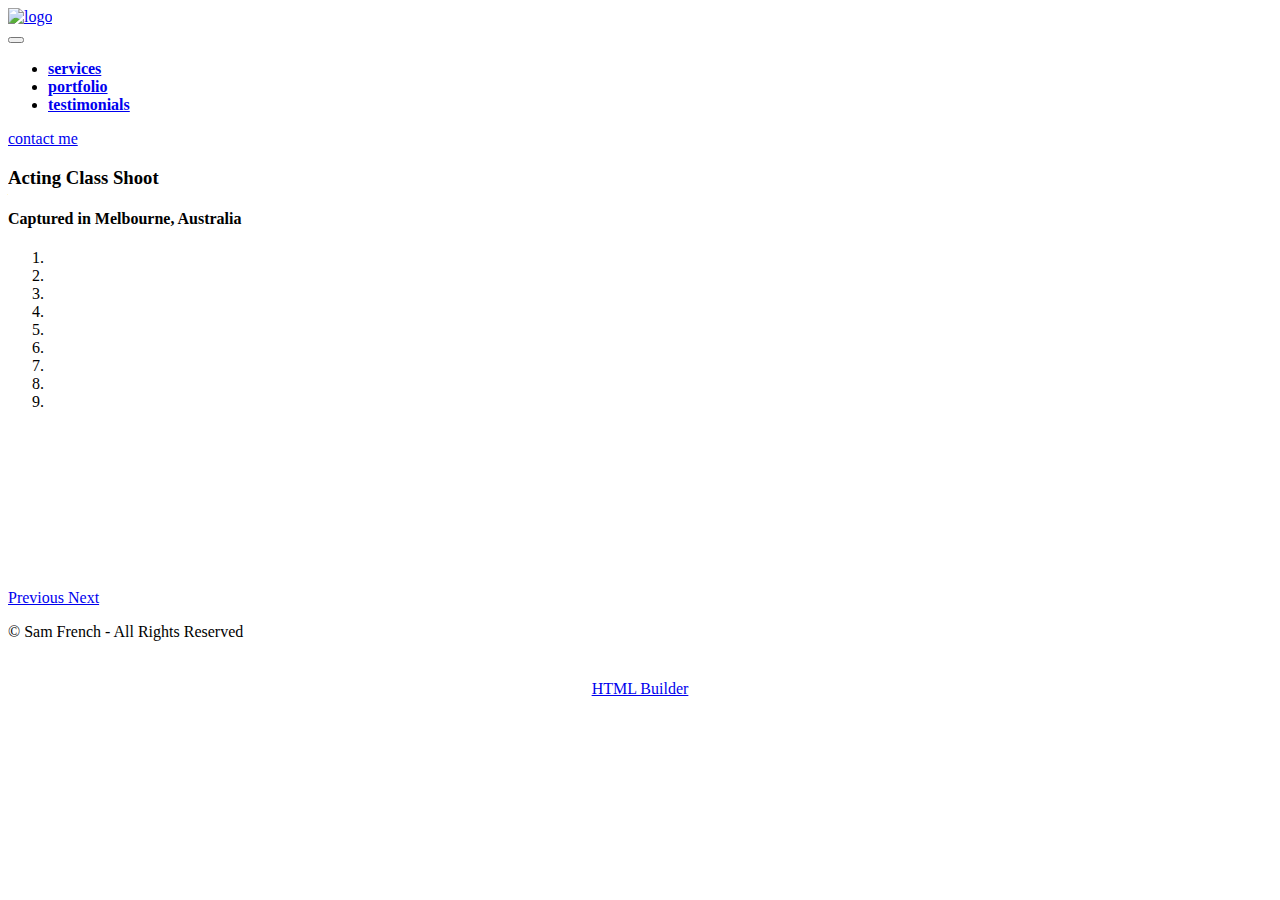
==== acting.html @ 7b7b5368 "Add files via upload" ====
<!DOCTYPE html>
<html  >
<head>
  <!-- Site made with Mobirise Website Builder v5.9.18, https://mobirise.com -->
  <meta charset="UTF-8">
  <meta http-equiv="X-UA-Compatible" content="IE=edge">
  <meta name="generator" content="Mobirise v5.9.18, mobirise.com">
  <meta name="viewport" content="width=device-width, initial-scale=1, minimum-scale=1">
  <link rel="shortcut icon" href="assets/images/logo-2.png" type="image/x-icon">
  <meta name="description" content="See For Yourself The Quality Photos You Could Get From Sam French">
  
  
  <title>View Acting Class Photos</title>
  <link rel="stylesheet" href="assets/web/assets/mobirise-icons2/mobirise2.css">
  <link rel="stylesheet" href="assets/bootstrap/css/bootstrap.min.css">
  <link rel="stylesheet" href="assets/bootstrap/css/bootstrap-grid.min.css">
  <link rel="stylesheet" href="assets/bootstrap/css/bootstrap-reboot.min.css">
  <link rel="stylesheet" href="assets/dropdown/css/style.css">
  <link rel="stylesheet" href="assets/theme/css/style.css">
  <link rel="preload" href="https://fonts.googleapis.com/css?family=Dela+Gothic+One:400&display=swap" as="style" onload="this.onload=null;this.rel='stylesheet'">
  <noscript><link rel="stylesheet" href="https://fonts.googleapis.com/css?family=Dela+Gothic+One:400&display=swap"></noscript>
  <link rel="preload" href="https://fonts.googleapis.com/css?family=Golos+Text:400,500,600,700,800,900&display=swap" as="style" onload="this.onload=null;this.rel='stylesheet'">
  <noscript><link rel="stylesheet" href="https://fonts.googleapis.com/css?family=Golos+Text:400,500,600,700,800,900&display=swap"></noscript>
  <link rel="preload" as="style" href="assets/mobirise/css/mbr-additional.css?v=4fBh1n"><link rel="stylesheet" href="assets/mobirise/css/mbr-additional.css?v=4fBh1n" type="text/css">

  
  
  
</head>
<body>
  
  <section data-bs-version="5.1" class="menu menu3 cid-ujsFWOSxfe" once="menu" id="menu03-1l">
	

	<nav class="navbar navbar-dropdown navbar-fixed-top navbar-expand-lg">
		<div class="container">
			<div class="navbar-brand">
				<span class="navbar-logo">
					<a href="#">
						<img src="assets/images/logo-2.png" alt="logo" style="height: 1.6rem;">
					</a>
				</span>
				
			</div>
			<button class="navbar-toggler" type="button" data-toggle="collapse" data-bs-toggle="collapse" data-target="#navbarSupportedContent" data-bs-target="#navbarSupportedContent" aria-controls="navbarNavAltMarkup" aria-expanded="false" aria-label="Toggle navigation">
				<div class="hamburger">
					<span></span>
					<span></span>
					<span></span>
					<span></span>
				</div>
			</button>
			<div class="collapse navbar-collapse" id="navbarSupportedContent">
				<ul class="navbar-nav nav-dropdown" data-app-modern-menu="true"><li class="nav-item">
						<a class="nav-link link show text-primary display-4" href="index.html#features01-0" aria-expanded="false"><strong>services</strong></a>
					</li><li class="nav-item">
						<a class="nav-link link text-primary display-4" href="portfolio.html"><strong>portfolio</strong></a>
					</li>
					
					<li class="nav-item">
						<a class="nav-link link text-primary display-4" href="testis.html"><strong>testimonials</strong></a>
					</li></ul>
				
				<div class="navbar-buttons mbr-section-btn"><a class="btn btn-primary display-4" href="sms:+447592321707">contact me</a></div>
			</div>
		</div>
	</nav>
</section>

<section data-bs-version="5.1" class="article11 cid-ujsFWP9yhE" id="article11-1m">
    

    
    
    <div class="container-fluid">
        <div class="row justify-content-center">
            <div class="title col-md-12 col-lg-10">
                <h3 class="mbr-section-title mbr-fonts-style align-center mt-0 mb-0 display-2">
                <strong>Acting Class Shoot</strong></h3>
                <h4 class="mbr-section-subtitle align-center mbr-fonts-style mt-4 display-7">Captured in Melbourne, Australia</h4>
                
            </div>
        </div>
    </div>
</section>

<section data-bs-version="5.1" class="slider3 cid-ujsFWPpfjE" id="slider03-1n">
    
    <div class="carousel slide" id="ux343m8B9v" data-interval="5000" data-bs-interval="5000">
        <ol class="carousel-indicators">
            <li data-slide-to="0" data-bs-slide-to="0" class="active" data-target="#ux343m8B9v" data-bs-target="#ux343m8B9v"></li><li data-slide-to="1" data-bs-slide-to="1" class="" data-target="#ux343m8B9v" data-bs-target="#ux343m8B9v"></li><li data-slide-to="2" data-bs-slide-to="2" class="" data-target="#ux343m8B9v" data-bs-target="#ux343m8B9v"></li><li data-slide-to="3" data-bs-slide-to="3" class="" data-target="#ux343m8B9v" data-bs-target="#ux343m8B9v"></li><li data-slide-to="4" data-bs-slide-to="4" class="" data-target="#ux343m8B9v" data-bs-target="#ux343m8B9v"></li><li data-slide-to="5" data-bs-slide-to="5" class="" data-target="#ux343m8B9v" data-bs-target="#ux343m8B9v"></li><li data-slide-to="6" data-bs-slide-to="6" class="" data-target="#ux343m8B9v" data-bs-target="#ux343m8B9v"></li><li data-slide-to="7" data-bs-slide-to="7" class="" data-target="#ux343m8B9v" data-bs-target="#ux343m8B9v"></li><li data-slide-to="8" data-bs-slide-to="8" class="" data-target="#ux343m8B9v" data-bs-target="#ux343m8B9v"></li>
            
            
        </ol>
        <div class="carousel-inner">
            
            
            <div class="carousel-item slider-image item active">
                <div class="item-wrapper">
                    <img class="d-block w-100" src="assets/images/sf-103.jpg" alt="" data-slide-to="0" data-bs-slide-to="0">
                    
                    
                </div>
            </div><div class="carousel-item slider-image item">
                <div class="item-wrapper">
                    <img class="d-block w-100" src="assets/images/msf-119.jpg" alt="" data-slide-to="1" data-bs-slide-to="1">
                    
                    
                </div>
            </div><div class="carousel-item slider-image item">
                <div class="item-wrapper">
                    <img class="d-block w-100" src="assets/images/msf-96.jpg" alt="" data-slide-to="2" data-bs-slide-to="2">
                    
                    
                </div>
            </div><div class="carousel-item slider-image item">
                <div class="item-wrapper">
                    <img class="d-block w-100" src="assets/images/msf-17.jpg" alt="" data-slide-to="3" data-bs-slide-to="3">
                    
                    
                </div>
            </div><div class="carousel-item slider-image item">
                <div class="item-wrapper">
                    <img class="d-block w-100" src="assets/images/msf-211.jpg" alt="" data-slide-to="4" data-bs-slide-to="4">
                    
                    
                </div>
            </div><div class="carousel-item slider-image item">
                <div class="item-wrapper">
                    <img class="d-block w-100" src="assets/images/msf-223.jpg" alt="" data-slide-to="5" data-bs-slide-to="5">
                    
                    
                </div>
            </div><div class="carousel-item slider-image item">
                <div class="item-wrapper">
                    <img class="d-block w-100" src="assets/images/msf-30.jpg" alt="" data-slide-to="6" data-bs-slide-to="6">
                    
                    
                </div>
            </div><div class="carousel-item slider-image item">
                <div class="item-wrapper">
                    <img class="d-block w-100" src="assets/images/msf-237.jpg" alt="" data-slide-to="7" data-bs-slide-to="7">
                    
                    
                </div>
            </div><div class="carousel-item slider-image item">
                <div class="item-wrapper">
                    <img class="d-block w-100" src="assets/images/msf-270.jpg" alt="" data-slide-to="8" data-bs-slide-to="8">
                    
                    
                </div>
            </div>
        </div>
        <a class="carousel-control carousel-control-prev" role="button" data-slide="prev" data-bs-slide="prev" href="#ux343m8B9v">
            <span class="mobi-mbri mobi-mbri-arrow-prev" aria-hidden="true"></span>
            <span class="sr-only visually-hidden">Previous</span>
        </a>
        <a class="carousel-control carousel-control-next" role="button" data-slide="next" data-bs-slide="next" href="#ux343m8B9v">
            <span class="mobi-mbri mobi-mbri-arrow-next" aria-hidden="true"></span>
            <span class="sr-only visually-hidden">Next</span>
        </a>
    </div>
</section>

<section data-bs-version="5.1" class="footer4 cid-ujsFWPRwF1" once="footers" id="footer04-1o">

    

    

    <div class="container">
        <div class="media-container-row align-center mbr-white">
            <div class="col-12">
                <p class="mbr-text mb-0 mbr-fonts-style display-7">
                    © Sam French - All Rights Reserved
                </p>
            </div>
        </div>
    </div>
</section><section class="display-7" style="padding: 0;align-items: center;justify-content: center;flex-wrap: wrap;    align-content: center;display: flex;position: relative;height: 4rem;"><a href="https://mobiri.se/3338114" style="flex: 1 1;height: 4rem;position: absolute;width: 100%;z-index: 1;"><img alt="" style="height: 4rem;" src="[data-uri]"></a><p style="margin: 0;text-align: center;" class="display-7">&#8204;</p><a style="z-index:1" href="https://mobirise.com/html-builder.html">HTML Builder</a></section><script src="assets/bootstrap/js/bootstrap.bundle.min.js"></script>  <script src="assets/smoothscroll/smooth-scroll.js"></script>  <script src="assets/ytplayer/index.js"></script>  <script src="assets/dropdown/js/navbar-dropdown.js"></script>  <script src="assets/theme/js/script.js"></script>  
  
  
</body>
</html>
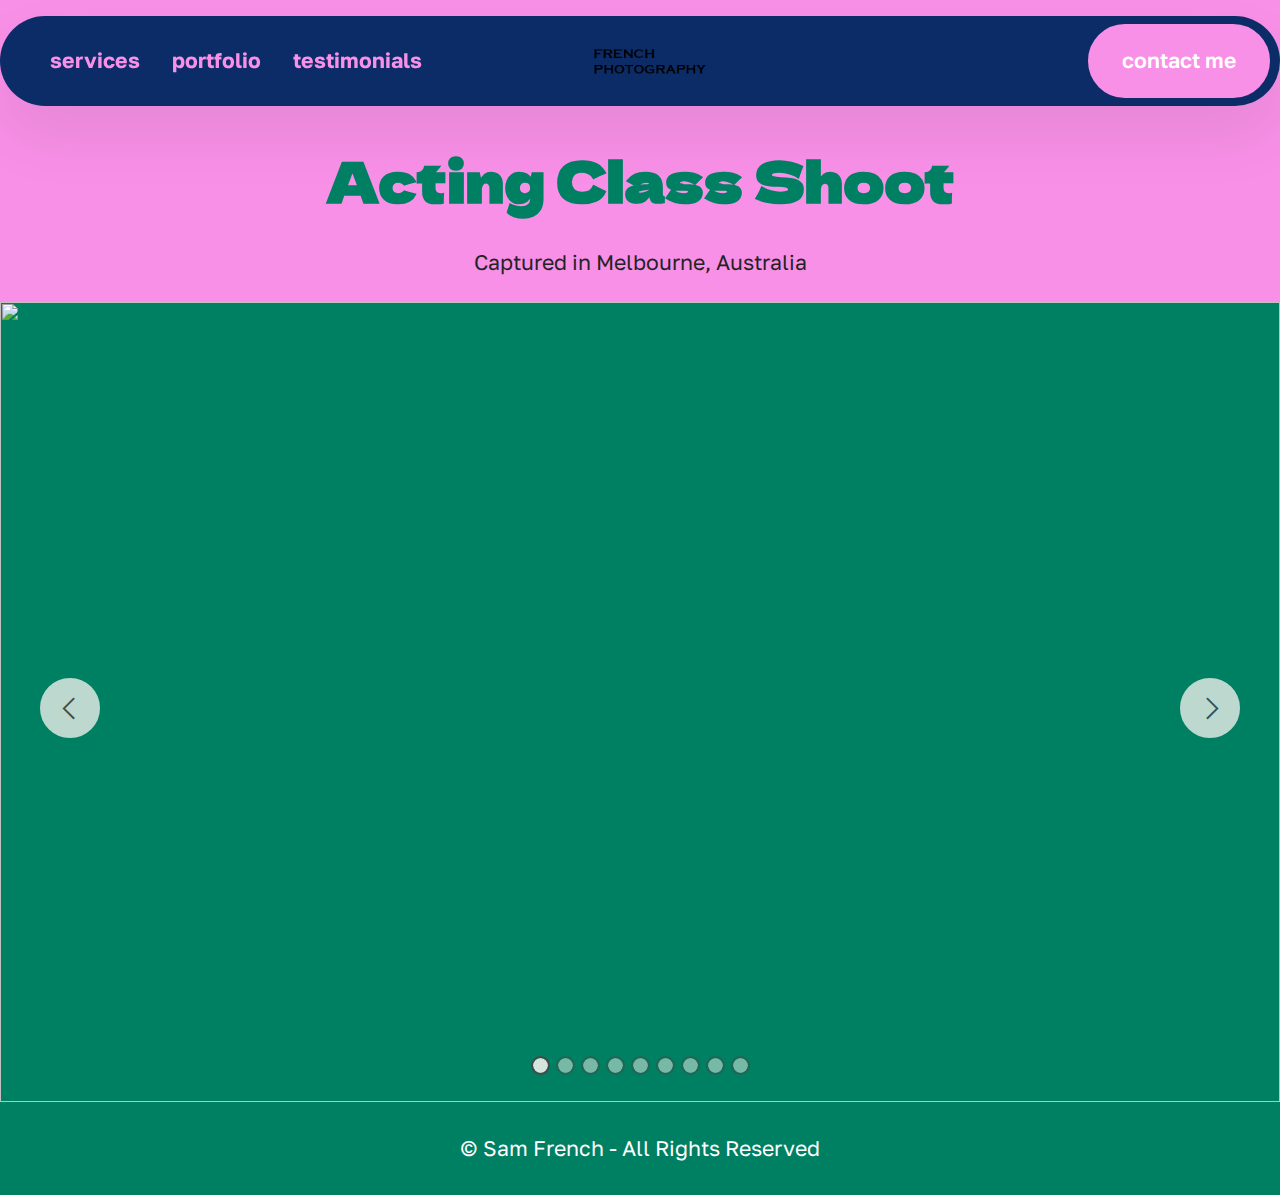
==== commit 1e448be9: "Update acting.html" ====
--- a/acting.html
+++ b/acting.html
@@ -177,8 +177,8 @@
             </div>
         </div>
     </div>
-</section><section class="display-7" style="padding: 0;align-items: center;justify-content: center;flex-wrap: wrap;    align-content: center;display: flex;position: relative;height: 4rem;"><a href="https://mobiri.se/3338114" style="flex: 1 1;height: 4rem;position: absolute;width: 100%;z-index: 1;"><img alt="" style="height: 4rem;" src="[data-uri]"></a><p style="margin: 0;text-align: center;" class="display-7">&#8204;</p><a style="z-index:1" href="https://mobirise.com/html-builder.html">HTML Builder</a></section><script src="assets/bootstrap/js/bootstrap.bundle.min.js"></script>  <script src="assets/smoothscroll/smooth-scroll.js"></script>  <script src="assets/ytplayer/index.js"></script>  <script src="assets/dropdown/js/navbar-dropdown.js"></script>  <script src="assets/theme/js/script.js"></script>  
+</section><script src="assets/bootstrap/js/bootstrap.bundle.min.js"></script>  <script src="assets/smoothscroll/smooth-scroll.js"></script>  <script src="assets/ytplayer/index.js"></script>  <script src="assets/dropdown/js/navbar-dropdown.js"></script>  <script src="assets/theme/js/script.js"></script>  
   
   
 </body>
-</html>+</html>
--- a/assets/web/assets/mobirise-icons2/mobirise2.css
+++ b/assets/web/assets/mobirise-icons2/mobirise2.css
@@ -0,0 +1,498 @@
+@font-face {
+  font-family: 'Moririse2';
+  font-display: swap;
+  src:  url('mobirise2.eot?f2bix4');
+  src:  url('mobirise2.eot?f2bix4#iefix') format('embedded-opentype'),
+    url('mobirise2.ttf?f2bix4') format('truetype'),
+    url('mobirise2.woff?f2bix4') format('woff'),
+    url('mobirise2.svg?f2bix4#mobirise2') format('svg');
+  font-weight: normal;
+  font-style: normal;
+}
+
+[class^="mobi-"], [class*=" mobi-"] {
+  /* use !important to prevent issues with browser extensions that change fonts */
+  font-family: 'Moririse2' !important;
+  speak: none;
+  font-style: normal;
+  font-weight: normal;
+  font-variant: normal;
+  text-transform: none;
+  line-height: 1;
+
+  /* Better Font Rendering =========== */
+  -webkit-font-smoothing: antialiased;
+  -moz-osx-font-smoothing: grayscale;
+}
+
+.mobi-mbri-add-submenu:before {
+  content: "\e900";
+}
+.mobi-mbri-alert:before {
+  content: "\e901";
+}
+.mobi-mbri-align-center:before {
+  content: "\e902";
+}
+.mobi-mbri-align-justify:before {
+  content: "\e903";
+}
+.mobi-mbri-align-left:before {
+  content: "\e904";
+}
+.mobi-mbri-align-right:before {
+  content: "\e905";
+}
+.mobi-mbri-android:before {
+  content: "\e906";
+}
+.mobi-mbri-apple:before {
+  content: "\e907";
+}
+.mobi-mbri-arrow-down:before {
+  content: "\e908";
+}
+.mobi-mbri-arrow-next:before {
+  content: "\e909";
+}
+.mobi-mbri-arrow-prev:before {
+  content: "\e90a";
+}
+.mobi-mbri-arrow-up:before {
+  content: "\e90b";
+}
+.mobi-mbri-bold:before {
+  content: "\e90c";
+}
+.mobi-mbri-bookmark:before {
+  content: "\e90d";
+}
+.mobi-mbri-bootstrap:before {
+  content: "\e90e";
+}
+.mobi-mbri-briefcase:before {
+  content: "\e90f";
+}
+.mobi-mbri-browse:before {
+  content: "\e910";
+}
+.mobi-mbri-bulleted-list:before {
+  content: "\e911";
+}
+.mobi-mbri-calendar:before {
+  content: "\e912";
+}
+.mobi-mbri-camera:before {
+  content: "\e913";
+}
+.mobi-mbri-cart-add:before {
+  content: "\e914";
+}
+.mobi-mbri-cart-full:before {
+  content: "\e915";
+}
+.mobi-mbri-cash:before {
+  content: "\e916";
+}
+.mobi-mbri-change-style:before {
+  content: "\e917";
+}
+.mobi-mbri-chat:before {
+  content: "\e918";
+}
+.mobi-mbri-clock:before {
+  content: "\e919";
+}
+.mobi-mbri-close:before {
+  content: "\e91a";
+}
+.mobi-mbri-cloud:before {
+  content: "\e91b";
+}
+.mobi-mbri-code:before {
+  content: "\e91c";
+}
+.mobi-mbri-contact-form:before {
+  content: "\e91d";
+}
+.mobi-mbri-credit-card:before {
+  content: "\e91e";
+}
+.mobi-mbri-cursor-click:before {
+  content: "\e91f";
+}
+.mobi-mbri-cust-feedback:before {
+  content: "\e920";
+}
+.mobi-mbri-database:before {
+  content: "\e921";
+}
+.mobi-mbri-delivery:before {
+  content: "\e922";
+}
+.mobi-mbri-desktop:before {
+  content: "\e923";
+}
+.mobi-mbri-devices:before {
+  content: "\e924";
+}
+.mobi-mbri-down:before {
+  content: "\e925";
+}
+.mobi-mbri-download-2:before {
+  content: "\e926";
+}
+.mobi-mbri-download:before {
+  content: "\e927";
+}
+.mobi-mbri-drag-n-drop-2:before {
+  content: "\e928";
+}
+.mobi-mbri-drag-n-drop:before {
+  content: "\e929";
+}
+.mobi-mbri-edit-2:before {
+  content: "\e92a";
+}
+.mobi-mbri-edit:before {
+  content: "\e92b";
+}
+.mobi-mbri-error:before {
+  content: "\e92c";
+}
+.mobi-mbri-extension:before {
+  content: "\e92d";
+}
+.mobi-mbri-features:before {
+  content: "\e92e";
+}
+.mobi-mbri-file:before {
+  content: "\e92f";
+}
+.mobi-mbri-flag:before {
+  content: "\e930";
+}
+.mobi-mbri-folder:before {
+  content: "\e931";
+}
+.mobi-mbri-gift:before {
+  content: "\e932";
+}
+.mobi-mbri-github:before {
+  content: "\e933";
+}
+.mobi-mbri-globe-2:before {
+  content: "\e934";
+}
+.mobi-mbri-globe:before {
+  content: "\e935";
+}
+.mobi-mbri-growing-chart:before {
+  content: "\e936";
+}
+.mobi-mbri-hearth:before {
+  content: "\e937";
+}
+.mobi-mbri-help:before {
+  content: "\e938";
+}
+.mobi-mbri-home:before {
+  content: "\e939";
+}
+.mobi-mbri-hot-cup:before {
+  content: "\e93a";
+}
+.mobi-mbri-idea:before {
+  content: "\e93b";
+}
+.mobi-mbri-image-gallery:before {
+  content: "\e93c";
+}
+.mobi-mbri-image-slider:before {
+  content: "\e93d";
+}
+.mobi-mbri-info:before {
+  content: "\e93e";
+}
+.mobi-mbri-italic:before {
+  content: "\e93f";
+}
+.mobi-mbri-key:before {
+  content: "\e940";
+}
+.mobi-mbri-laptop:before {
+  content: "\e941";
+}
+.mobi-mbri-layers:before {
+  content: "\e942";
+}
+.mobi-mbri-left-right:before {
+  content: "\e943";
+}
+.mobi-mbri-left:before {
+  content: "\e944";
+}
+.mobi-mbri-letter:before {
+  content: "\e945";
+}
+.mobi-mbri-like:before {
+  content: "\e946";
+}
+.mobi-mbri-link:before {
+  content: "\e947";
+}
+.mobi-mbri-lock:before {
+  content: "\e948";
+}
+.mobi-mbri-login:before {
+  content: "\e949";
+}
+.mobi-mbri-logout:before {
+  content: "\e94a";
+}
+.mobi-mbri-magic-stick:before {
+  content: "\e94b";
+}
+.mobi-mbri-map-pin:before {
+  content: "\e94c";
+}
+.mobi-mbri-menu:before {
+  content: "\e94d";
+}
+.mobi-mbri-mobile-2:before {
+  content: "\e94e";
+}
+.mobi-mbri-mobile-horizontal:before {
+  content: "\e94f";
+}
+.mobi-mbri-mobile:before {
+  content: "\e950";
+}
+.mobi-mbri-mobirise:before {
+  content: "\e951";
+}
+.mobi-mbri-more-horizontal:before {
+  content: "\e952";
+}
+.mobi-mbri-more-vertical:before {
+  content: "\e953";
+}
+.mobi-mbri-music:before {
+  content: "\e954";
+}
+.mobi-mbri-new-file:before {
+  content: "\e955";
+}
+.mobi-mbri-numbered-list:before {
+  content: "\e956";
+}
+.mobi-mbri-opened-folder:before {
+  content: "\e957";
+}
+.mobi-mbri-pages:before {
+  content: "\e958";
+}
+.mobi-mbri-paper-plane:before {
+  content: "\e959";
+}
+.mobi-mbri-paperclip:before {
+  content: "\e95a";
+}
+.mobi-mbri-phone:before {
+  content: "\e95b";
+}
+.mobi-mbri-photo:before {
+  content: "\e95c";
+}
+.mobi-mbri-photos:before {
+  content: "\e95d";
+}
+.mobi-mbri-pin:before {
+  content: "\e95e";
+}
+.mobi-mbri-play:before {
+  content: "\e95f";
+}
+.mobi-mbri-plus:before {
+  content: "\e960";
+}
+.mobi-mbri-preview:before {
+  content: "\e961";
+}
+.mobi-mbri-print:before {
+  content: "\e962";
+}
+.mobi-mbri-protect:before {
+  content: "\e963";
+}
+.mobi-mbri-question:before {
+  content: "\e964";
+}
+.mobi-mbri-quote-left:before {
+  content: "\e965";
+}
+.mobi-mbri-quote-right:before {
+  content: "\e966";
+}
+.mobi-mbri-redo:before {
+  content: "\e967";
+}
+.mobi-mbri-refresh:before {
+  content: "\e968";
+}
+.mobi-mbri-responsive-2:before {
+  content: "\e969";
+}
+.mobi-mbri-responsive:before {
+  content: "\e96a";
+}
+.mobi-mbri-right:before {
+  content: "\e96b";
+}
+.mobi-mbri-rocket:before {
+  content: "\e96c";
+}
+.mobi-mbri-sad-face:before {
+  content: "\e96d";
+}
+.mobi-mbri-sale:before {
+  content: "\e96e";
+}
+.mobi-mbri-save:before {
+  content: "\e96f";
+}
+.mobi-mbri-search:before {
+  content: "\e970";
+}
+.mobi-mbri-setting-2:before {
+  content: "\e971";
+}
+.mobi-mbri-setting-3:before {
+  content: "\e972";
+}
+.mobi-mbri-setting:before {
+  content: "\e973";
+}
+.mobi-mbri-share:before {
+  content: "\e974";
+}
+.mobi-mbri-shopping-bag:before {
+  content: "\e975";
+}
+.mobi-mbri-shopping-basket:before {
+  content: "\e976";
+}
+.mobi-mbri-shopping-cart:before {
+  content: "\e977";
+}
+.mobi-mbri-sites:before {
+  content: "\e978";
+}
+.mobi-mbri-smile-face:before {
+  content: "\e979";
+}
+.mobi-mbri-speed:before {
+  content: "\e97a";
+}
+.mobi-mbri-star:before {
+  content: "\e97b";
+}
+.mobi-mbri-success:before {
+  content: "\e97c";
+}
+.mobi-mbri-sun:before {
+  content: "\e97d";
+}
+.mobi-mbri-sun2:before {
+  content: "\e97e";
+}
+.mobi-mbri-tablet-vertical:before {
+  content: "\e97f";
+}
+.mobi-mbri-tablet:before {
+  content: "\e980";
+}
+.mobi-mbri-target:before {
+  content: "\e981";
+}
+.mobi-mbri-timer:before {
+  content: "\e982";
+}
+.mobi-mbri-to-ftp:before {
+  content: "\e983";
+}
+.mobi-mbri-to-local-drive:before {
+  content: "\e984";
+}
+.mobi-mbri-touch-swipe:before {
+  content: "\e985";
+}
+.mobi-mbri-touch:before {
+  content: "\e986";
+}
+.mobi-mbri-trash:before {
+  content: "\e987";
+}
+.mobi-mbri-underline:before {
+  content: "\e988";
+}
+.mobi-mbri-undo:before {
+  content: "\e989";
+}
+.mobi-mbri-unlink:before {
+  content: "\e98a";
+}
+.mobi-mbri-unlock:before {
+  content: "\e98b";
+}
+.mobi-mbri-up-down:before {
+  content: "\e98c";
+}
+.mobi-mbri-up:before {
+  content: "\e98d";
+}
+.mobi-mbri-update:before {
+  content: "\e98e";
+}
+.mobi-mbri-upload-2:before {
+  content: "\e98f";
+}
+.mobi-mbri-upload:before {
+  content: "\e990";
+}
+.mobi-mbri-user-2:before {
+  content: "\e991";
+}
+.mobi-mbri-user:before {
+  content: "\e992";
+}
+.mobi-mbri-users:before {
+  content: "\e993";
+}
+.mobi-mbri-video-play:before {
+  content: "\e994";
+}
+.mobi-mbri-video:before {
+  content: "\e995";
+}
+.mobi-mbri-watch:before {
+  content: "\e996";
+}
+.mobi-mbri-website-theme-2:before {
+  content: "\e997";
+}
+.mobi-mbri-website-theme:before {
+  content: "\e998";
+}
+.mobi-mbri-wifi:before {
+  content: "\e999";
+}
+.mobi-mbri-windows:before {
+  content: "\e99a";
+}
+.mobi-mbri-zoom-in:before {
+  content: "\e99b";
+}
+.mobi-mbri-zoom-out:before {
+  content: "\e99c";
+}
--- a/assets/dropdown/css/style.css
+++ b/assets/dropdown/css/style.css
@@ -0,0 +1,265 @@
+.navbar-dropdown {
+  left: 0;
+  padding: 0;
+  position: absolute;
+  right: 0;
+  top: 0;
+  transition: all 0.45s ease;
+  z-index: 1030;
+  background: #282828; }
+  .navbar-dropdown .navbar-logo {
+    margin-right: 0.8rem;
+    transition: margin 0.3s ease-in-out;
+    vertical-align: middle; }
+    .navbar-dropdown .navbar-logo img {
+      height: 3.125rem;
+      transition: all 0.3s ease-in-out; }
+    .navbar-dropdown .navbar-logo.mbr-iconfont {
+      font-size: 3.125rem;
+      line-height: 3.125rem; }
+  .navbar-dropdown .navbar-caption {
+    font-weight: 700;
+    white-space: normal;
+    vertical-align: -4px;
+    line-height: 3.125rem !important; }
+    .navbar-dropdown .navbar-caption, .navbar-dropdown .navbar-caption:hover {
+      color: inherit;
+      text-decoration: none; }
+  .navbar-dropdown .mbr-iconfont + .navbar-caption {
+    vertical-align: -1px; }
+  .navbar-dropdown.navbar-fixed-top {
+    position: fixed; }
+  .navbar-dropdown .navbar-brand span {
+    vertical-align: -4px; }
+  .navbar-dropdown.bg-color.transparent {
+    background: none; }
+  .navbar-dropdown.navbar-short .navbar-brand {
+    padding: 0.625rem 0; }
+    .navbar-dropdown.navbar-short .navbar-brand span {
+      vertical-align: -1px; }
+  .navbar-dropdown.navbar-short .navbar-caption {
+    line-height: 2.375rem !important;
+    vertical-align: -2px; }
+  .navbar-dropdown.navbar-short .navbar-logo {
+    margin-right: 0.5rem; }
+    .navbar-dropdown.navbar-short .navbar-logo img {
+      height: 2.375rem; }
+    .navbar-dropdown.navbar-short .navbar-logo.mbr-iconfont {
+      font-size: 2.375rem;
+      line-height: 2.375rem; }
+  .navbar-dropdown.navbar-short .mbr-table-cell {
+    height: 3.625rem; }
+  .navbar-dropdown .navbar-close {
+    left: 0.6875rem;
+    position: fixed;
+    top: 0.75rem;
+    z-index: 1000; }
+  .navbar-dropdown .hamburger-icon {
+    content: "";
+    display: inline-block;
+    vertical-align: middle;
+    width: 16px;
+    -webkit-box-shadow: 0 -6px 0 1px #282828,0 0 0 1px #282828,0 6px 0 1px #282828;
+    -moz-box-shadow: 0 -6px 0 1px #282828,0 0 0 1px #282828,0 6px 0 1px #282828;
+    box-shadow: 0 -6px 0 1px #282828,0 0 0 1px #282828,0 6px 0 1px #282828; }
+
+.dropdown-menu .dropdown-toggle[data-toggle="dropdown-submenu"]::after {
+  border-bottom: 0.35em solid transparent;
+  border-left: 0.35em solid;
+  border-right: 0;
+  border-top: 0.35em solid transparent;
+  margin-left: 0.3rem; }
+
+.dropdown-menu .dropdown-item:focus {
+  outline: 0; }
+
+.nav-dropdown {
+  font-size: 0.75rem;
+  font-weight: 500;
+  height: auto !important; }
+  .nav-dropdown .nav-btn {
+    padding-left: 1rem; }
+  .nav-dropdown .link {
+    margin: .667em 1.667em;
+    font-weight: 500;
+    padding: 0;
+    transition: color .2s ease-in-out; }
+    .nav-dropdown .link.dropdown-toggle {
+      margin-right: 2.583em; }
+      .nav-dropdown .link.dropdown-toggle::after {
+        margin-left: .25rem;
+        border-top: 0.35em solid;
+        border-right: 0.35em solid transparent;
+        border-left: 0.35em solid transparent;
+        border-bottom: 0; }
+      .nav-dropdown .link.dropdown-toggle[aria-expanded="true"] {
+        margin: 0;
+        padding: 0.667em 3.263em  0.667em 1.667em; }
+  .nav-dropdown .link::after,
+  .nav-dropdown .dropdown-item::after {
+    color: inherit; }
+  .nav-dropdown .btn {
+    font-size: 0.75rem;
+    font-weight: 700;
+    letter-spacing: 0;
+    margin-bottom: 0;
+    padding-left: 1.25rem;
+    padding-right: 1.25rem; }
+  .nav-dropdown .dropdown-menu {
+    border-radius: 0;
+    border: 0;
+    left: 0;
+    margin: 0;
+    padding-bottom: 1.25rem;
+    padding-top: 1.25rem;
+    position: relative; }
+  .nav-dropdown .dropdown-submenu {
+    margin-left: 0.125rem;
+    top: 0; }
+  .nav-dropdown .dropdown-item {
+    font-weight: 500;
+    line-height: 2;
+    padding: 0.3846em 4.615em 0.3846em 1.5385em;
+    position: relative;
+    transition: color .2s ease-in-out, background-color .2s ease-in-out; }
+    .nav-dropdown .dropdown-item::after {
+      margin-top: -0.3077em;
+      position: absolute;
+      right: 1.1538em;
+      top: 50%; }
+    .nav-dropdown .dropdown-item:focus, .nav-dropdown .dropdown-item:hover {
+      background: none; }
+
+@media (max-width: 767px) {
+  .nav-dropdown.navbar-toggleable-sm {
+    bottom: 0;
+    display: none;
+    left: 0;
+    overflow-x: hidden;
+    position: fixed;
+    top: 0;
+    transform: translateX(-100%);
+    -ms-transform: translateX(-100%);
+    -webkit-transform: translateX(-100%);
+    width: 18.75rem;
+    z-index: 999; } }
+.nav-dropdown.navbar-toggleable-xl {
+  bottom: 0;
+  display: none;
+  left: 0;
+  overflow-x: hidden;
+  position: fixed;
+  top: 0;
+  transform: translateX(-100%);
+  -ms-transform: translateX(-100%);
+  -webkit-transform: translateX(-100%);
+  width: 18.75rem;
+  z-index: 999; }
+
+.nav-dropdown-sm {
+  display: block !important;
+  overflow-x: hidden;
+  overflow: auto;
+  padding-top: 3.875rem; }
+  .nav-dropdown-sm::after {
+    content: "";
+    display: block;
+    height: 3rem;
+    width: 100%; }
+  .nav-dropdown-sm.collapse.in ~ .navbar-close {
+    display: block !important; }
+  .nav-dropdown-sm.collapsing, .nav-dropdown-sm.collapse.in {
+    transform: translateX(0);
+    -ms-transform: translateX(0);
+    -webkit-transform: translateX(0);
+    transition: all 0.25s ease-out;
+    -webkit-transition: all 0.25s ease-out;
+    background: #282828; }
+  .nav-dropdown-sm.collapsing[aria-expanded="false"] {
+    transform: translateX(-100%);
+    -ms-transform: translateX(-100%);
+    -webkit-transform: translateX(-100%); }
+  .nav-dropdown-sm .nav-item {
+    display: block;
+    margin-left: 0 !important;
+    padding-left: 0; }
+  .nav-dropdown-sm .link,
+  .nav-dropdown-sm .dropdown-item {
+    border-top: 1px dotted rgba(255, 255, 255, 0.1);
+    font-size: 0.8125rem;
+    line-height: 1.6;
+    margin: 0 !important;
+    padding: 0.875rem 2.4rem 0.875rem 1.5625rem !important;
+    position: relative;
+    white-space: normal; }
+    .nav-dropdown-sm .link:focus, .nav-dropdown-sm .link:hover,
+    .nav-dropdown-sm .dropdown-item:focus,
+    .nav-dropdown-sm .dropdown-item:hover {
+      background: rgba(0, 0, 0, 0.2) !important;
+      color: #c0a375; }
+  .nav-dropdown-sm .nav-btn {
+    position: relative;
+    padding: 1.5625rem 1.5625rem 0 1.5625rem; }
+    .nav-dropdown-sm .nav-btn::before {
+      border-top: 1px dotted rgba(255, 255, 255, 0.1);
+      content: "";
+      left: 0;
+      position: absolute;
+      top: 0;
+      width: 100%; }
+    .nav-dropdown-sm .nav-btn + .nav-btn {
+      padding-top: 0.625rem; }
+      .nav-dropdown-sm .nav-btn + .nav-btn::before {
+        display: none; }
+  .nav-dropdown-sm .btn {
+    padding: 0.625rem 0; }
+  .nav-dropdown-sm .dropdown-toggle[data-toggle="dropdown-submenu"]::after {
+    margin-left: .25rem;
+    border-top: 0.35em solid;
+    border-right: 0.35em solid transparent;
+    border-left: 0.35em solid transparent;
+    border-bottom: 0; }
+  .nav-dropdown-sm .dropdown-toggle[data-toggle="dropdown-submenu"][aria-expanded="true"]::after {
+    border-top: 0;
+    border-right: 0.35em solid transparent;
+    border-left: 0.35em solid transparent;
+    border-bottom: 0.35em solid; }
+  .nav-dropdown-sm .dropdown-menu {
+    margin: 0;
+    padding: 0;
+    position: relative;
+    top: 0;
+    left: 0;
+    width: 100%;
+    border: 0;
+    float: none;
+    border-radius: 0;
+    background: none; }
+  .nav-dropdown-sm .dropdown-submenu {
+    left: 100%;
+    margin-left: 0.125rem;
+    margin-top: -1.25rem;
+    top: 0; }
+
+.navbar-toggleable-sm .nav-dropdown .dropdown-menu {
+  position: absolute; }
+
+.navbar-toggleable-sm .nav-dropdown .dropdown-submenu {
+  left: 100%;
+  margin-left: 0.125rem;
+  margin-top: -1.25rem;
+  top: 0; }
+
+.navbar-toggleable-sm.opened .nav-dropdown .dropdown-menu {
+  position: relative; }
+
+.navbar-toggleable-sm.opened .nav-dropdown .dropdown-submenu {
+  left: 0;
+  margin-left: 00rem;
+  margin-top: 0rem;
+  top: 0; }
+
+.is-builder .nav-dropdown.collapsing {
+  transition: none !important; }
+
+
--- a/assets/theme/css/style.css
+++ b/assets/theme/css/style.css
@@ -0,0 +1,965 @@
+@charset "UTF-8";
+section {
+  background-color: #ffffff;
+}
+
+body {
+  font-style: normal;
+  line-height: 1.5;
+  font-weight: 400;
+  color: #232323;
+  position: relative;
+}
+
+button {
+  background-color: transparent;
+  border-color: transparent;
+}
+
+.embla__button,
+.carousel-control {
+  background-color: #edefea !important;
+  opacity: 0.8 !important;
+  color: #464845 !important;
+  border-color: #edefea !important;
+}
+
+.carousel .close,
+.modalWindow .close {
+  background-color: #edefea !important;
+  color: #464845 !important;
+  border-color: #edefea !important;
+  opacity: 0.8 !important;
+}
+
+.carousel .close:hover,
+.modalWindow .close:hover {
+  opacity: 1 !important;
+}
+
+.carousel-indicators li {
+  background-color: #edefea !important;
+  border: 2px solid #464845 !important;
+}
+
+.carousel-indicators li:hover,
+.carousel-indicators li:active {
+  opacity: 0.8 !important;
+}
+
+.embla__button:hover,
+.carousel-control:hover {
+  background-color: #edefea !important;
+  opacity: 1 !important;
+}
+
+.modalWindow-video-container {
+  height: 80%;
+}
+
+section,
+.container,
+.container-fluid {
+  position: relative;
+  word-wrap: break-word;
+}
+
+a.mbr-iconfont:hover {
+  text-decoration: none;
+}
+
+.article .lead p,
+.article .lead ul,
+.article .lead ol,
+.article .lead pre,
+.article .lead blockquote {
+  margin-bottom: 0;
+}
+
+a {
+  font-style: normal;
+  font-weight: 400;
+  cursor: pointer;
+}
+a, a:hover {
+  text-decoration: none;
+}
+
+.mbr-section-title {
+  font-style: normal;
+  line-height: 1.3;
+}
+
+.mbr-section-subtitle {
+  line-height: 1.3;
+}
+
+.mbr-text {
+  font-style: normal;
+  line-height: 1.7;
+}
+
+h1,
+h2,
+h3,
+h4,
+h5,
+h6,
+.display-1,
+.display-2,
+.display-4,
+.display-5,
+.display-7,
+span,
+p,
+a {
+  line-height: 1;
+  word-break: break-word;
+  word-wrap: break-word;
+  font-weight: 400;
+}
+
+b,
+strong {
+  font-weight: bold;
+}
+
+input:-webkit-autofill, input:-webkit-autofill:hover, input:-webkit-autofill:focus, input:-webkit-autofill:active {
+  transition-delay: 9999s;
+  -webkit-transition-property: background-color, color;
+  transition-property: background-color, color;
+}
+
+textarea[type=hidden] {
+  display: none;
+}
+
+section {
+  background-position: 50% 50%;
+  background-repeat: no-repeat;
+  background-size: cover;
+}
+section .mbr-background-video,
+section .mbr-background-video-preview {
+  position: absolute;
+  bottom: 0;
+  left: 0;
+  right: 0;
+  top: 0;
+}
+
+.hidden {
+  visibility: hidden;
+}
+
+.mbr-z-index20 {
+  z-index: 20;
+}
+
+/*! Base colors */
+.mbr-white {
+  color: #ffffff;
+}
+
+.mbr-black {
+  color: #111111;
+}
+
+.mbr-bg-white {
+  background-color: #ffffff;
+}
+
+.mbr-bg-black {
+  background-color: #000000;
+}
+
+/*! Text-aligns */
+.align-left {
+  text-align: left;
+}
+
+.align-center {
+  text-align: center;
+}
+
+.align-right {
+  text-align: right;
+}
+
+/*! Font-weight  */
+.mbr-light {
+  font-weight: 300;
+}
+
+.mbr-regular {
+  font-weight: 400;
+}
+
+.mbr-semibold {
+  font-weight: 500;
+}
+
+.mbr-bold {
+  font-weight: 700;
+}
+
+/*! Media  */
+.media-content {
+  flex-basis: 100%;
+}
+
+.media-container-row {
+  display: flex;
+  flex-direction: row;
+  flex-wrap: wrap;
+  justify-content: center;
+  align-content: center;
+  align-items: start;
+}
+.media-container-row .media-size-item {
+  width: 400px;
+}
+
+.media-container-column {
+  display: flex;
+  flex-direction: column;
+  flex-wrap: wrap;
+  justify-content: center;
+  align-content: center;
+  align-items: stretch;
+}
+.media-container-column > * {
+  width: 100%;
+}
+
+@media (min-width: 992px) {
+  .media-container-row {
+    flex-wrap: nowrap;
+  }
+}
+figure {
+  margin-bottom: 0;
+  overflow: hidden;
+}
+
+figure[mbr-media-size] {
+  transition: width 0.1s;
+}
+
+img,
+iframe {
+  display: block;
+  width: 100%;
+}
+
+.card {
+  background-color: transparent;
+  border: none;
+}
+
+.card-box {
+  width: 100%;
+}
+
+.card-img {
+  text-align: center;
+  flex-shrink: 0;
+  -webkit-flex-shrink: 0;
+}
+
+.media {
+  max-width: 100%;
+  margin: 0 auto;
+}
+
+.mbr-figure {
+  align-self: center;
+}
+
+.media-container > div {
+  max-width: 100%;
+}
+
+.mbr-figure img,
+.card-img img {
+  width: 100%;
+}
+
+@media (max-width: 991px) {
+  .media-size-item {
+    width: auto !important;
+  }
+  .media {
+    width: auto;
+  }
+  .mbr-figure {
+    width: 100% !important;
+  }
+}
+/*! Buttons */
+.mbr-section-btn {
+  margin-left: -0.6rem;
+  margin-right: -0.6rem;
+  font-size: 0;
+}
+
+.btn {
+  font-weight: 600;
+  border-width: 1px;
+  font-style: normal;
+  margin: 0.6rem 0.6rem;
+  white-space: normal;
+  transition: all 0.2s ease-in-out;
+  display: inline-flex;
+  align-items: center;
+  justify-content: center;
+  word-break: break-word;
+}
+
+.btn-sm {
+  font-weight: 600;
+  letter-spacing: 0px;
+  transition: all 0.3s ease-in-out;
+}
+
+.btn-md {
+  font-weight: 600;
+  letter-spacing: 0px;
+  transition: all 0.3s ease-in-out;
+}
+
+.btn-lg {
+  font-weight: 600;
+  letter-spacing: 0px;
+  transition: all 0.3s ease-in-out;
+}
+
+.btn-form {
+  margin: 0;
+}
+.btn-form:hover {
+  cursor: pointer;
+}
+
+nav .mbr-section-btn {
+  margin-left: 0rem;
+  margin-right: 0rem;
+}
+
+/*! Btn icon margin */
+.btn .mbr-iconfont,
+.btn.btn-sm .mbr-iconfont {
+  order: 1;
+  cursor: pointer;
+  margin-left: 0.5rem;
+  vertical-align: sub;
+}
+
+.btn.btn-md .mbr-iconfont,
+.btn.btn-md .mbr-iconfont {
+  margin-left: 0.8rem;
+}
+
+.mbr-regular {
+  font-weight: 400;
+}
+
+.mbr-semibold {
+  font-weight: 500;
+}
+
+.mbr-bold {
+  font-weight: 700;
+}
+
+[type=submit] {
+  -webkit-appearance: none;
+}
+
+/*! Full-screen */
+.mbr-fullscreen .mbr-overlay {
+  min-height: 100vh;
+}
+
+.mbr-fullscreen {
+  display: flex;
+  display: -moz-flex;
+  display: -ms-flex;
+  display: -o-flex;
+  align-items: center;
+  min-height: 100vh;
+  padding-top: 3rem;
+  padding-bottom: 3rem;
+}
+
+/*! Map */
+.map {
+  height: 25rem;
+  position: relative;
+}
+.map iframe {
+  width: 100%;
+  height: 100%;
+}
+
+/*! Scroll to top arrow */
+.mbr-arrow-up {
+  bottom: 25px;
+  right: 90px;
+  position: fixed;
+  text-align: right;
+  z-index: 5000;
+  color: #ffffff;
+  font-size: 22px;
+}
+
+.mbr-arrow-up a {
+  background: rgba(0, 0, 0, 0.2);
+  border-radius: 50%;
+  color: #fff;
+  display: inline-block;
+  height: 60px;
+  width: 60px;
+  border: 2px solid #fff;
+  outline-style: none !important;
+  position: relative;
+  text-decoration: none;
+  transition: all 0.3s ease-in-out;
+  cursor: pointer;
+  text-align: center;
+}
+.mbr-arrow-up a:hover {
+  background-color: rgba(0, 0, 0, 0.4);
+}
+.mbr-arrow-up a i {
+  line-height: 60px;
+}
+
+.mbr-arrow-up-icon {
+  display: block;
+  color: #fff;
+}
+
+.mbr-arrow-up-icon::before {
+  content: "›";
+  display: inline-block;
+  font-family: serif;
+  font-size: 22px;
+  line-height: 1;
+  font-style: normal;
+  position: relative;
+  top: 6px;
+  left: -4px;
+  transform: rotate(-90deg);
+}
+
+/*! Arrow Down */
+.mbr-arrow {
+  position: absolute;
+  bottom: 45px;
+  left: 50%;
+  width: 60px;
+  height: 60px;
+  cursor: pointer;
+  background-color: rgba(80, 80, 80, 0.5);
+  border-radius: 50%;
+  transform: translateX(-50%);
+}
+@media (max-width: 767px) {
+  .mbr-arrow {
+    display: none;
+  }
+}
+.mbr-arrow > a {
+  display: inline-block;
+  text-decoration: none;
+  outline-style: none;
+  animation: arrowdown 1.7s ease-in-out infinite;
+  color: #ffffff;
+}
+.mbr-arrow > a > i {
+  position: absolute;
+  top: -2px;
+  left: 15px;
+  font-size: 2rem;
+}
+
+#scrollToTop a i::before {
+  content: "";
+  position: absolute;
+  display: block;
+  border-bottom: 2.5px solid #fff;
+  border-left: 2.5px solid #fff;
+  width: 27.8%;
+  height: 27.8%;
+  left: 50%;
+  top: 51%;
+  transform: translateY(-30%) translateX(-50%) rotate(135deg);
+}
+
+@keyframes arrowdown {
+  0% {
+    transform: translateY(0px);
+  }
+  50% {
+    transform: translateY(-5px);
+  }
+  100% {
+    transform: translateY(0px);
+  }
+}
+@media (max-width: 500px) {
+  .mbr-arrow-up {
+    left: 0;
+    right: 0;
+    text-align: center;
+  }
+}
+/*Gradients animation*/
+@keyframes gradient-animation {
+  from {
+    background-position: 0% 100%;
+    animation-timing-function: ease-in-out;
+  }
+  to {
+    background-position: 100% 0%;
+    animation-timing-function: ease-in-out;
+  }
+}
+.bg-gradient {
+  background-size: 200% 200%;
+  animation: gradient-animation 5s infinite alternate;
+  -webkit-animation: gradient-animation 5s infinite alternate;
+}
+
+.menu .navbar-brand {
+  display: -webkit-flex;
+}
+.menu .navbar-brand span {
+  display: flex;
+  display: -webkit-flex;
+}
+.menu .navbar-brand .navbar-caption-wrap {
+  display: -webkit-flex;
+}
+.menu .navbar-brand .navbar-logo img {
+  display: -webkit-flex;
+  width: auto;
+}
+@media (min-width: 768px) and (max-width: 991px) {
+  .menu .navbar-toggleable-sm .navbar-nav {
+    display: -ms-flexbox;
+  }
+}
+@media (max-width: 991px) {
+  .menu .navbar-collapse {
+    max-height: 93.5vh;
+  }
+  .menu .navbar-collapse.show {
+    overflow: auto;
+  }
+}
+@media (min-width: 992px) {
+  .menu .navbar-nav.nav-dropdown {
+    display: -webkit-flex;
+  }
+  .menu .navbar-toggleable-sm .navbar-collapse {
+    display: -webkit-flex !important;
+  }
+  .menu .collapsed .navbar-collapse {
+    max-height: 93.5vh;
+  }
+  .menu .collapsed .navbar-collapse.show {
+    overflow: auto;
+  }
+}
+@media (max-width: 767px) {
+  .menu .navbar-collapse {
+    max-height: 80vh;
+  }
+}
+
+.nav-link .mbr-iconfont {
+  margin-right: 0.5rem;
+}
+
+.navbar {
+  display: -webkit-flex;
+  -webkit-flex-wrap: wrap;
+  -webkit-align-items: center;
+  -webkit-justify-content: space-between;
+}
+
+.navbar-collapse {
+  -webkit-flex-basis: 100%;
+  -webkit-flex-grow: 1;
+  -webkit-align-items: center;
+}
+
+.nav-dropdown .link {
+  padding: 0.667em 1.667em !important;
+  margin: 0 !important;
+}
+
+.nav {
+  display: -webkit-flex;
+  -webkit-flex-wrap: wrap;
+}
+
+.row {
+  display: -webkit-flex;
+  -webkit-flex-wrap: wrap;
+}
+
+.justify-content-center {
+  -webkit-justify-content: center;
+}
+
+.form-inline {
+  display: -webkit-flex;
+}
+
+.card-wrapper {
+  -webkit-flex: 1;
+}
+
+.carousel-control {
+  z-index: 10;
+  display: -webkit-flex;
+}
+
+.carousel-controls {
+  display: -webkit-flex;
+}
+
+.media {
+  display: -webkit-flex;
+}
+
+.form-group:focus {
+  outline: none;
+}
+
+.jq-selectbox__select {
+  padding: 7px 0;
+  position: relative;
+}
+
+.jq-selectbox__dropdown {
+  overflow: hidden;
+  border-radius: 10px;
+  position: absolute;
+  top: 100%;
+  left: 0 !important;
+  width: 100% !important;
+}
+
+.jq-selectbox__trigger-arrow {
+  right: 0;
+  transform: translateY(-50%);
+}
+
+.jq-selectbox li {
+  padding: 1.07em 0.5em;
+}
+
+input[type=range] {
+  padding-left: 0 !important;
+  padding-right: 0 !important;
+}
+
+.modal-dialog,
+.modal-content {
+  height: 100%;
+}
+
+.modal-dialog .carousel-inner {
+  height: calc(100vh - 1.75rem);
+}
+@media (max-width: 575px) {
+  .modal-dialog .carousel-inner {
+    height: calc(100vh - 1rem);
+  }
+}
+
+.carousel-item {
+  text-align: center;
+}
+
+.carousel-item img {
+  margin: auto;
+}
+
+.navbar-toggler {
+  align-self: flex-start;
+  padding: 0.25rem 0.75rem;
+  font-size: 1.25rem;
+  line-height: 1;
+  background: transparent;
+  border: 1px solid transparent;
+  border-radius: 0.25rem;
+}
+
+.navbar-toggler:focus,
+.navbar-toggler:hover {
+  text-decoration: none;
+  box-shadow: none;
+}
+
+.navbar-toggler-icon {
+  display: inline-block;
+  width: 1.5em;
+  height: 1.5em;
+  vertical-align: middle;
+  content: "";
+  background: no-repeat center center;
+  background-size: 100% 100%;
+}
+
+.navbar-toggler-left {
+  position: absolute;
+  left: 1rem;
+}
+
+.navbar-toggler-right {
+  position: absolute;
+  right: 1rem;
+}
+
+.card-img {
+  width: auto;
+}
+
+.menu .navbar.collapsed:not(.beta-menu) {
+  flex-direction: column;
+}
+
+.carousel-item.active,
+.carousel-item-next,
+.carousel-item-prev {
+  display: flex;
+}
+
+.note-air-layout .dropup .dropdown-menu,
+.note-air-layout .navbar-fixed-bottom .dropdown .dropdown-menu {
+  bottom: initial !important;
+}
+
+html,
+body {
+  height: auto;
+  min-height: 100vh;
+}
+
+.dropup .dropdown-toggle::after {
+  display: none;
+}
+
+.form-asterisk {
+  font-family: initial;
+  position: absolute;
+  top: -2px;
+  font-weight: normal;
+}
+
+.form-control-label {
+  position: relative;
+  cursor: pointer;
+  margin-bottom: 0.357em;
+  padding: 0;
+}
+
+.alert {
+  color: #ffffff;
+  border-radius: 0;
+  border: 0;
+  font-size: 1.1rem;
+  line-height: 1.5;
+  margin-bottom: 1.875rem;
+  padding: 1.25rem;
+  position: relative;
+  text-align: center;
+}
+.alert.alert-form::after {
+  background-color: inherit;
+  bottom: -7px;
+  content: "";
+  display: block;
+  height: 14px;
+  left: 50%;
+  margin-left: -7px;
+  position: absolute;
+  transform: rotate(45deg);
+  width: 14px;
+}
+
+.form-control {
+  background-color: #ffffff;
+  background-clip: border-box;
+  color: #232323;
+  line-height: 1rem !important;
+  height: auto;
+  padding: 1.2rem 2rem;
+  transition: border-color 0.25s ease 0s;
+  border: 1px solid transparent !important;
+  border-radius: 4px;
+  box-shadow: rgba(0, 0, 0, 0.07) 0px 1px 1px 0px, rgba(0, 0, 0, 0.07) 0px 1px 3px 0px, rgba(0, 0, 0, 0.03) 0px 0px 0px 1px;
+}
+.form-active .form-control:invalid {
+  border-color: red;
+}
+
+.row > * {
+  padding-right: 1rem;
+  padding-left: 1rem;
+}
+
+form .row {
+  margin-left: -0.6rem;
+  margin-right: -0.6rem;
+}
+form .row [class*=col] {
+  padding-left: 0.6rem;
+  padding-right: 0.6rem;
+}
+
+form .mbr-section-btn {
+  padding-left: 0.6rem;
+  padding-right: 0.6rem;
+}
+
+form .form-check-input {
+  margin-top: 0.5;
+}
+
+textarea.form-control {
+  line-height: 1.5rem !important;
+}
+
+.form-group {
+  margin-bottom: 1.2rem;
+}
+
+.form-control,
+form .btn {
+  min-height: 48px;
+}
+
+.gdpr-block label span.textGDPR input[name=gdpr] {
+  top: 7px;
+}
+
+.form-control:focus {
+  box-shadow: none;
+}
+
+:focus {
+  outline: none;
+}
+
+.mbr-overlay {
+  background-color: #000;
+  bottom: 0;
+  left: 0;
+  opacity: 0.5;
+  position: absolute;
+  right: 0;
+  top: 0;
+  z-index: 0;
+  pointer-events: none;
+}
+
+blockquote {
+  font-style: italic;
+  padding: 3rem;
+  font-size: 1.09rem;
+  position: relative;
+  border-left: 3px solid;
+}
+
+ul,
+ol,
+pre,
+blockquote {
+  margin-bottom: 2.3125rem;
+}
+
+.mt-4 {
+  margin-top: 2rem !important;
+}
+
+.mb-4 {
+  margin-bottom: 2rem !important;
+}
+
+.container,
+.container-fluid {
+  padding-left: 16px;
+  padding-right: 16px;
+}
+
+.row {
+  margin-left: -16px;
+  margin-right: -16px;
+}
+.row > [class*=col] {
+  padding-left: 16px;
+  padding-right: 16px;
+}
+
+@media (min-width: 992px) {
+  .container-fluid {
+    padding-left: 32px;
+    padding-right: 32px;
+  }
+}
+@media (max-width: 991px) {
+  .mbr-container {
+    padding-left: 16px;
+    padding-right: 16px;
+  }
+}
+.app-video-wrapper > img {
+  opacity: 1;
+}
+
+.app-video-wrapper {
+  background: transparent;
+}
+
+.item {
+  position: relative;
+}
+
+.dropdown-menu .dropdown-menu {
+  left: 100%;
+}
+
+.dropdown-item + .dropdown-menu {
+  display: none;
+}
+
+.dropdown-item:hover + .dropdown-menu,
+.dropdown-menu:hover {
+  display: block;
+}
+
+@media (min-aspect-ratio: 16/9) {
+  .mbr-video-foreground {
+    height: 300% !important;
+    top: -100% !important;
+  }
+}
+@media (max-aspect-ratio: 16/9) {
+  .mbr-video-foreground {
+    width: 300% !important;
+    left: -100% !important;
+  }
+}.engine {
+	position: absolute;
+	text-indent: -2400px;
+	text-align: center;
+	padding: 0;
+	top: 0;
+	left: -2400px;
+}--- a/assets/mobirise/css/mbr-additional.css
+++ b/assets/mobirise/css/mbr-additional.css
@@ -0,0 +1,6577 @@
+.btn {
+  border-width: 2px;
+}
+img,
+.card-wrap,
+.card-wrapper,
+.video-wrapper,
+.mbr-figure iframe,
+.google-map iframe,
+.slide-content,
+.plan,
+.card,
+.item-wrapper {
+  border-radius: 2rem !important;
+}
+.video-wrapper {
+  overflow: hidden;
+}
+body {
+  font-family: Inter Tight;
+}
+.display-1 {
+  font-family: 'Dela Gothic One', display;
+  font-size: 5rem;
+  line-height: 1;
+}
+.display-1 > .mbr-iconfont {
+  font-size: 6.25rem;
+}
+.display-2 {
+  font-family: 'Dela Gothic One', display;
+  font-size: 4rem;
+  line-height: 1;
+}
+.display-2 > .mbr-iconfont {
+  font-size: 5rem;
+}
+.display-4 {
+  font-family: 'Golos Text', sans-serif;
+  font-size: 1.4rem;
+  line-height: 1.5;
+}
+.display-4 > .mbr-iconfont {
+  font-size: 1.75rem;
+}
+.display-5 {
+  font-family: 'Dela Gothic One', display;
+  font-size: 2rem;
+  line-height: 1.5;
+}
+.display-5 > .mbr-iconfont {
+  font-size: 2.5rem;
+}
+.display-7 {
+  font-family: 'Golos Text', sans-serif;
+  font-size: 1.4rem;
+  line-height: 1.3;
+}
+.display-7 > .mbr-iconfont {
+  font-size: 1.75rem;
+}
+/* ---- Fluid typography for mobile devices ---- */
+/* 1.4 - font scale ratio ( bootstrap == 1.42857 ) */
+/* 100vw - current viewport width */
+/* (48 - 20)  48 == 48rem == 768px, 20 == 20rem == 320px(minimal supported viewport) */
+/* 0.65 - min scale variable, may vary */
+@media (max-width: 992px) {
+  .display-1 {
+    font-size: 4rem;
+  }
+}
+@media (max-width: 768px) {
+  .display-1 {
+    font-size: 3.5rem;
+    font-size: calc( 2.4rem + (5 - 2.4) * ((100vw - 20rem) / (48 - 20)));
+    line-height: calc( 1.1 * (2.4rem + (5 - 2.4) * ((100vw - 20rem) / (48 - 20))));
+  }
+  .display-2 {
+    font-size: 3.2rem;
+    font-size: calc( 2.05rem + (4 - 2.05) * ((100vw - 20rem) / (48 - 20)));
+    line-height: calc( 1.3 * (2.05rem + (4 - 2.05) * ((100vw - 20rem) / (48 - 20))));
+  }
+  .display-4 {
+    font-size: 1.12rem;
+    font-size: calc( 1.14rem + (1.4 - 1.14) * ((100vw - 20rem) / (48 - 20)));
+    line-height: calc( 1.4 * (1.14rem + (1.4 - 1.14) * ((100vw - 20rem) / (48 - 20))));
+  }
+  .display-5 {
+    font-size: 1.6rem;
+    font-size: calc( 1.35rem + (2 - 1.35) * ((100vw - 20rem) / (48 - 20)));
+    line-height: calc( 1.4 * (1.35rem + (2 - 1.35) * ((100vw - 20rem) / (48 - 20))));
+  }
+  .display-7 {
+    font-size: 1.12rem;
+    font-size: calc( 1.14rem + (1.4 - 1.14) * ((100vw - 20rem) / (48 - 20)));
+    line-height: calc( 1.4 * (1.14rem + (1.4 - 1.14) * ((100vw - 20rem) / (48 - 20))));
+  }
+}
+@media (min-width: 992px) and (max-width: 1400px) {
+  .display-1 {
+    font-size: 3.5rem;
+    font-size: calc( 2.4rem + (5 - 2.4) * ((100vw - 62rem) / (87 - 62)));
+    line-height: calc( 1.1 * (2.4rem + (5 - 2.4) * ((100vw - 62rem) / (87 - 62))));
+  }
+  .display-2 {
+    font-size: 3.2rem;
+    font-size: calc( 2.05rem + (4 - 2.05) * ((100vw - 62rem) / (87 - 62)));
+    line-height: calc( 1.3 * (2.05rem + (4 - 2.05) * ((100vw - 62rem) / (87 - 62))));
+  }
+  .display-4 {
+    font-size: 1.12rem;
+    font-size: calc( 1.14rem + (1.4 - 1.14) * ((100vw - 62rem) / (87 - 62)));
+    line-height: calc( 1.4 * (1.14rem + (1.4 - 1.14) * ((100vw - 62rem) / (87 - 62))));
+  }
+  .display-5 {
+    font-size: 1.6rem;
+    font-size: calc( 1.35rem + (2 - 1.35) * ((100vw - 62rem) / (87 - 62)));
+    line-height: calc( 1.4 * (1.35rem + (2 - 1.35) * ((100vw - 62rem) / (87 - 62))));
+  }
+  .display-7 {
+    font-size: 1.12rem;
+    font-size: calc( 1.14rem + (1.4 - 1.14) * ((100vw - 62rem) / (87 - 62)));
+    line-height: calc( 1.4 * (1.14rem + (1.4 - 1.14) * ((100vw - 62rem) / (87 - 62))));
+  }
+}
+/* Buttons */
+.btn {
+  padding: 1.25rem 2rem;
+  border-radius: 4px;
+}
+@media (max-width: 767px) {
+  .btn {
+    padding: 0.75rem 1.5rem;
+  }
+}
+.btn-sm {
+  padding: 0.6rem 1.2rem;
+  border-radius: 4px;
+}
+.btn-md {
+  padding: 0.6rem 1.2rem;
+  border-radius: 4px;
+}
+.btn-lg {
+  padding: 1.25rem 2rem;
+  border-radius: 4px;
+}
+.bg-primary {
+  background-color: #f890e7 !important;
+}
+.bg-success {
+  background-color: #0225ac !important;
+}
+.bg-info {
+  background-color: #1a3c22 !important;
+}
+.bg-warning {
+  background-color: #ffaac7 !important;
+}
+.bg-danger {
+  background-color: #008063 !important;
+}
+.btn-primary,
+.btn-primary:active {
+  background-color: #f890e7 !important;
+  border-color: #f890e7 !important;
+  color: #ffffff !important;
+  box-shadow: none;
+}
+.btn-primary:hover,
+.btn-primary:focus,
+.btn-primary.focus,
+.btn-primary.active {
+  color: inherit;
+  background-color: #fbc0f1 !important;
+  border-color: #fbc0f1 !important;
+  box-shadow: none;
+}
+.btn-primary.disabled,
+.btn-primary:disabled {
+  color: #ffffff !important;
+  background-color: #fbc0f1 !important;
+  border-color: #fbc0f1 !important;
+}
+.btn-secondary,
+.btn-secondary:active {
+  background-color: #ffa600 !important;
+  border-color: #ffa600 !important;
+  color: #ffffff !important;
+  box-shadow: none;
+}
+.btn-secondary:hover,
+.btn-secondary:focus,
+.btn-secondary.focus,
+.btn-secondary.active {
+  color: inherit;
+  background-color: #ffb833 !important;
+  border-color: #ffb833 !important;
+  box-shadow: none;
+}
+.btn-secondary.disabled,
+.btn-secondary:disabled {
+  color: #ffffff !important;
+  background-color: #ffb833 !important;
+  border-color: #ffb833 !important;
+}
+.btn-info,
+.btn-info:active {
+  background-color: #1a3c22 !important;
+  border-color: #1a3c22 !important;
+  color: #ffffff !important;
+  box-shadow: none;
+}
+.btn-info:hover,
+.btn-info:focus,
+.btn-info.focus,
+.btn-info.active {
+  color: inherit;
+  background-color: #296036 !important;
+  border-color: #296036 !important;
+  box-shadow: none;
+}
+.btn-info.disabled,
+.btn-info:disabled {
+  color: #ffffff !important;
+  background-color: #296036 !important;
+  border-color: #296036 !important;
+}
+.btn-success,
+.btn-success:active {
+  background-color: #0225ac !important;
+  border-color: #0225ac !important;
+  color: #ffffff !important;
+  box-shadow: none;
+}
+.btn-success:hover,
+.btn-success:focus,
+.btn-success.focus,
+.btn-success.active {
+  color: inherit;
+  background-color: #0330de !important;
+  border-color: #0330de !important;
+  box-shadow: none;
+}
+.btn-success.disabled,
+.btn-success:disabled {
+  color: #ffffff !important;
+  background-color: #0330de !important;
+  border-color: #0330de !important;
+}
+.btn-warning,
+.btn-warning:active {
+  background-color: #ffaac7 !important;
+  border-color: #ffaac7 !important;
+  color: #ffffff !important;
+  box-shadow: none;
+}
+.btn-warning:hover,
+.btn-warning:focus,
+.btn-warning.focus,
+.btn-warning.active {
+  color: inherit;
+  background-color: #ffdde9 !important;
+  border-color: #ffdde9 !important;
+  box-shadow: none;
+}
+.btn-warning.disabled,
+.btn-warning:disabled {
+  color: #ffffff !important;
+  background-color: #ffdde9 !important;
+  border-color: #ffdde9 !important;
+}
+.btn-danger,
+.btn-danger:active {
+  background-color: #008063 !important;
+  border-color: #008063 !important;
+  color: #ffffff !important;
+  box-shadow: none;
+}
+.btn-danger:hover,
+.btn-danger:focus,
+.btn-danger.focus,
+.btn-danger.active {
+  color: inherit;
+  background-color: #00b38a !important;
+  border-color: #00b38a !important;
+  box-shadow: none;
+}
+.btn-danger.disabled,
+.btn-danger:disabled {
+  color: #ffffff !important;
+  background-color: #00b38a !important;
+  border-color: #00b38a !important;
+}
+.btn-white,
+.btn-white:active {
+  background-color: #eff0ec !important;
+  border-color: #eff0ec !important;
+  color: #757b62 !important;
+  box-shadow: none;
+}
+.btn-white:hover,
+.btn-white:focus,
+.btn-white.focus,
+.btn-white.active {
+  color: inherit;
+  background-color: #ffffff !important;
+  border-color: #ffffff !important;
+  box-shadow: none;
+}
+.btn-white.disabled,
+.btn-white:disabled {
+  color: #757b62 !important;
+  background-color: #ffffff !important;
+  border-color: #ffffff !important;
+}
+.btn-black,
+.btn-black:active {
+  background-color: #232323 !important;
+  border-color: #232323 !important;
+  color: #ffffff !important;
+  box-shadow: none;
+}
+.btn-black:hover,
+.btn-black:focus,
+.btn-black.focus,
+.btn-black.active {
+  color: inherit;
+  background-color: #3d3d3d !important;
+  border-color: #3d3d3d !important;
+  box-shadow: none;
+}
+.btn-black.disabled,
+.btn-black:disabled {
+  color: #ffffff !important;
+  background-color: #3d3d3d !important;
+  border-color: #3d3d3d !important;
+}
+.btn-primary-outline,
+.btn-primary-outline:active {
+  background-color: transparent !important;
+  border-color: #f890e7;
+  color: #f890e7;
+}
+.btn-primary-outline:hover,
+.btn-primary-outline:focus,
+.btn-primary-outline.focus,
+.btn-primary-outline.active {
+  color: #f33ed5 !important;
+  background-color: transparent !important;
+  border-color: #f33ed5 !important;
+  box-shadow: none !important;
+}
+.btn-primary-outline.disabled,
+.btn-primary-outline:disabled {
+  color: #ffffff !important;
+  background-color: #f890e7 !important;
+  border-color: #f890e7 !important;
+}
+.btn-secondary-outline,
+.btn-secondary-outline:active {
+  background-color: transparent !important;
+  border-color: #ffa600;
+  color: #ffa600;
+}
+.btn-secondary-outline:hover,
+.btn-secondary-outline:focus,
+.btn-secondary-outline.focus,
+.btn-secondary-outline.active {
+  color: #a86e00 !important;
+  background-color: transparent !important;
+  border-color: #a86e00 !important;
+  box-shadow: none !important;
+}
+.btn-secondary-outline.disabled,
+.btn-secondary-outline:disabled {
+  color: #ffffff !important;
+  background-color: #ffa600 !important;
+  border-color: #ffa600 !important;
+}
+.btn-info-outline,
+.btn-info-outline:active {
+  background-color: transparent !important;
+  border-color: #1a3c22;
+  color: #1a3c22;
+}
+.btn-info-outline:hover,
+.btn-info-outline:focus,
+.btn-info-outline.focus,
+.btn-info-outline.active {
+  color: #000000 !important;
+  background-color: transparent !important;
+  border-color: #000000 !important;
+  box-shadow: none !important;
+}
+.btn-info-outline.disabled,
+.btn-info-outline:disabled {
+  color: #ffffff !important;
+  background-color: #1a3c22 !important;
+  border-color: #1a3c22 !important;
+}
+.btn-success-outline,
+.btn-success-outline:active {
+  background-color: transparent !important;
+  border-color: #0225ac;
+  color: #0225ac;
+}
+.btn-success-outline:hover,
+.btn-success-outline:focus,
+.btn-success-outline.focus,
+.btn-success-outline.active {
+  color: #011356 !important;
+  background-color: transparent !important;
+  border-color: #011356 !important;
+  box-shadow: none !important;
+}
+.btn-success-outline.disabled,
+.btn-success-outline:disabled {
+  color: #ffffff !important;
+  background-color: #0225ac !important;
+  border-color: #0225ac !important;
+}
+.btn-warning-outline,
+.btn-warning-outline:active {
+  background-color: transparent !important;
+  border-color: #ffaac7;
+  color: #ffaac7;
+}
+.btn-warning-outline:hover,
+.btn-warning-outline:focus,
+.btn-warning-outline.focus,
+.btn-warning-outline.active {
+  color: #ff538e !important;
+  background-color: transparent !important;
+  border-color: #ff538e !important;
+  box-shadow: none !important;
+}
+.btn-warning-outline.disabled,
+.btn-warning-outline:disabled {
+  color: #ffffff !important;
+  background-color: #ffaac7 !important;
+  border-color: #ffaac7 !important;
+}
+.btn-danger-outline,
+.btn-danger-outline:active {
+  background-color: transparent !important;
+  border-color: #008063;
+  color: #008063;
+}
+.btn-danger-outline:hover,
+.btn-danger-outline:focus,
+.btn-danger-outline.focus,
+.btn-danger-outline.active {
+  color: #002920 !important;
+  background-color: transparent !important;
+  border-color: #002920 !important;
+  box-shadow: none !important;
+}
+.btn-danger-outline.disabled,
+.btn-danger-outline:disabled {
+  color: #ffffff !important;
+  background-color: #008063 !important;
+  border-color: #008063 !important;
+}
+.btn-black-outline,
+.btn-black-outline:active {
+  background-color: transparent !important;
+  border-color: #232323;
+  color: #232323;
+}
+.btn-black-outline:hover,
+.btn-black-outline:focus,
+.btn-black-outline.focus,
+.btn-black-outline.active {
+  color: #000000 !important;
+  background-color: transparent !important;
+  border-color: #000000 !important;
+  box-shadow: none !important;
+}
+.btn-black-outline.disabled,
+.btn-black-outline:disabled {
+  color: #ffffff !important;
+  background-color: #232323 !important;
+  border-color: #232323 !important;
+}
+.btn-white-outline,
+.btn-white-outline:active {
+  background-color: transparent !important;
+  border-color: #fafafa;
+  color: #fafafa;
+}
+.btn-white-outline:hover,
+.btn-white-outline:focus,
+.btn-white-outline.focus,
+.btn-white-outline.active {
+  color: #cfcfcf !important;
+  background-color: transparent !important;
+  border-color: #cfcfcf !important;
+  box-shadow: none !important;
+}
+.btn-white-outline.disabled,
+.btn-white-outline:disabled {
+  color: #7a7a7a !important;
+  background-color: #fafafa !important;
+  border-color: #fafafa !important;
+}
+.text-primary {
+  color: #f890e7 !important;
+}
+.text-secondary {
+  color: #ffa600 !important;
+}
+.text-success {
+  color: #0225ac !important;
+}
+.text-info {
+  color: #1a3c22 !important;
+}
+.text-warning {
+  color: #ffaac7 !important;
+}
+.text-danger {
+  color: #008063 !important;
+}
+.text-white {
+  color: #fafafa !important;
+}
+.text-black {
+  color: #232323 !important;
+}
+a.text-primary:hover,
+a.text-primary:focus,
+a.text-primary.active {
+  color: #f230d2 !important;
+}
+a.text-secondary:hover,
+a.text-secondary:focus,
+a.text-secondary.active {
+  color: #996400 !important;
+}
+a.text-success:hover,
+a.text-success:focus,
+a.text-success.active {
+  color: #010f47 !important;
+}
+a.text-info:hover,
+a.text-info:focus,
+a.text-info.active {
+  color: #000000 !important;
+}
+a.text-warning:hover,
+a.text-warning:focus,
+a.text-warning.active {
+  color: #ff4484 !important;
+}
+a.text-danger:hover,
+a.text-danger:focus,
+a.text-danger.active {
+  color: #001a14 !important;
+}
+a.text-white:hover,
+a.text-white:focus,
+a.text-white.active {
+  color: #c7c7c7 !important;
+}
+a.text-black:hover,
+a.text-black:focus,
+a.text-black.active {
+  color: #000000 !important;
+}
+a[class*="text-"]:not(.nav-link):not(.dropdown-item):not([role]):not(.navbar-caption) {
+  position: relative;
+  background-image: transparent;
+  background-size: 10000px 2px;
+  background-repeat: no-repeat;
+  background-position: 0px 1.2em;
+  background-position: -10000px 1.2em;
+}
+a[class*="text-"]:not(.nav-link):not(.dropdown-item):not([role]):not(.navbar-caption):hover {
+  transition: background-position 2s ease-in-out;
+  background-image: linear-gradient(currentColor 50%, currentColor 50%);
+  background-position: 0px 1.2em;
+}
+.nav-tabs .nav-link.active {
+  color: #f890e7;
+}
+.nav-tabs .nav-link:not(.active) {
+  color: #232323;
+}
+.alert-success {
+  background-color: #70c770;
+}
+.alert-info {
+  background-color: #1a3c22;
+}
+.alert-warning {
+  background-color: #ffaac7;
+}
+.alert-danger {
+  background-color: #008063;
+}
+.mbr-section-btn .btn:not(.btn-form) {
+  border-radius: 100px;
+}
+.mbr-gallery-filter li a {
+  border-radius: 100px !important;
+}
+.mbr-gallery-filter li.active .btn {
+  background-color: #f890e7;
+  border-color: #f890e7;
+  color: #ffffff;
+}
+.mbr-gallery-filter li.active .btn:focus {
+  box-shadow: none;
+}
+.nav-tabs .nav-link {
+  border-radius: 100px !important;
+}
+a,
+a:hover {
+  color: #f890e7;
+}
+.mbr-plan-header.bg-primary .mbr-plan-subtitle,
+.mbr-plan-header.bg-primary .mbr-plan-price-desc {
+  color: #ffffff;
+}
+.mbr-plan-header.bg-success .mbr-plan-subtitle,
+.mbr-plan-header.bg-success .mbr-plan-price-desc {
+  color: #315bfd;
+}
+.mbr-plan-header.bg-info .mbr-plan-subtitle,
+.mbr-plan-header.bg-info .mbr-plan-price-desc {
+  color: #77c489;
+}
+.mbr-plan-header.bg-warning .mbr-plan-subtitle,
+.mbr-plan-header.bg-warning .mbr-plan-price-desc {
+  color: #ffffff;
+}
+.mbr-plan-header.bg-danger .mbr-plan-subtitle,
+.mbr-plan-header.bg-danger .mbr-plan-price-desc {
+  color: #00ffc5;
+}
+/* Scroll to top button*/
+.scrollToTop_wraper {
+  display: none;
+}
+.form-control {
+  font-family: 'Golos Text', sans-serif;
+  font-size: 1.4rem;
+  line-height: 1.3;
+  font-weight: 400;
+  border-radius: 40px !important;
+}
+.form-control > .mbr-iconfont {
+  font-size: 1.75rem;
+}
+.form-control:hover,
+.form-control:focus {
+  box-shadow: rgba(0, 0, 0, 0.07) 0px 1px 1px 0px, rgba(0, 0, 0, 0.07) 0px 1px 3px 0px, rgba(0, 0, 0, 0.03) 0px 0px 0px 1px;
+  border-color: #f890e7 !important;
+}
+.form-control:-webkit-input-placeholder {
+  font-family: 'Golos Text', sans-serif;
+  font-size: 1.4rem;
+  line-height: 1.3;
+  font-weight: 400;
+}
+.form-control:-webkit-input-placeholder > .mbr-iconfont {
+  font-size: 1.75rem;
+}
+blockquote {
+  border-color: #f890e7;
+}
+/* Forms */
+.mbr-form .input-group-btn .btn {
+  border-radius: 100px !important;
+}
+.mbr-form .input-group-btn .btn:hover {
+  box-shadow: 0 10px 40px 0 rgba(0, 0, 0, 0.2);
+}
+.mbr-form .input-group-btn button[type="submit"] {
+  border-radius: 100px !important;
+  padding: 1rem 3rem;
+}
+.mbr-form .input-group-btn button[type="submit"]:hover {
+  box-shadow: 0 10px 40px 0 rgba(0, 0, 0, 0.2);
+}
+.jq-selectbox li:hover,
+.jq-selectbox li.selected {
+  background-color: #f890e7;
+  color: #ffffff;
+}
+.jq-number__spin {
+  transition: 0.25s ease;
+}
+.jq-number__spin:hover {
+  border-color: #f890e7;
+}
+.jq-selectbox .jq-selectbox__trigger-arrow,
+.jq-number__spin.minus:after,
+.jq-number__spin.plus:after {
+  transition: 0.4s;
+  border-top-color: #232323;
+  border-bottom-color: #232323;
+}
+.jq-selectbox:hover .jq-selectbox__trigger-arrow,
+.jq-number__spin.minus:hover:after,
+.jq-number__spin.plus:hover:after {
+  border-top-color: #f890e7;
+  border-bottom-color: #f890e7;
+}
+.xdsoft_datetimepicker .xdsoft_calendar td.xdsoft_default,
+.xdsoft_datetimepicker .xdsoft_calendar td.xdsoft_current,
+.xdsoft_datetimepicker .xdsoft_timepicker .xdsoft_time_box > div > div.xdsoft_current {
+  color: #000000 !important;
+  background-color: #f890e7 !important;
+  box-shadow: none !important;
+}
+.xdsoft_datetimepicker .xdsoft_calendar td:hover,
+.xdsoft_datetimepicker .xdsoft_timepicker .xdsoft_time_box > div > div:hover {
+  color: #000000 !important;
+  background: #ffa600 !important;
+  box-shadow: none !important;
+}
+.lazy-bg {
+  background-image: none !important;
+}
+.lazy-placeholder:not(section),
+.lazy-none {
+  display: block;
+  position: relative;
+  padding-bottom: 56.25%;
+  width: 100%;
+  height: auto;
+}
+iframe.lazy-placeholder,
+.lazy-placeholder:after {
+  content: '';
+  position: absolute;
+  width: 200px;
+  height: 200px;
+  background: transparent no-repeat center;
+  background-size: contain;
+  top: 50%;
+  left: 50%;
+  transform: translateX(-50%) translateY(-50%);
+  background-image: url("data:image/svg+xml;charset=UTF-8,%3csvg width='32' height='32' viewBox='0 0 64 64' xmlns='http://www.w3.org/2000/svg' stroke='%23f890e7' %3e%3cg fill='none' fill-rule='evenodd'%3e%3cg transform='translate(16 16)' stroke-width='2'%3e%3ccircle stroke-opacity='.5' cx='16' cy='16' r='16'/%3e%3cpath d='M32 16c0-9.94-8.06-16-16-16'%3e%3canimateTransform attributeName='transform' type='rotate' from='0 16 16' to='360 16 16' dur='1s' repeatCount='indefinite'/%3e%3c/path%3e%3c/g%3e%3c/g%3e%3c/svg%3e");
+}
+section.lazy-placeholder:after {
+  opacity: 0.5;
+}
+body {
+  overflow-x: hidden;
+}
+a {
+  transition: color 0.6s;
+}
+@media (max-width: 1400px) {
+  .container {
+    max-width: 100%;
+  }
+}
+@media (max-width: 1400px) and (min-width: 768px) {
+  .container {
+    padding-left: 32px;
+    padding-right: 32px;
+  }
+}
+@media (max-width: 1400px) and (min-width: 768px) {
+  .container-fluid {
+    padding-left: 32px;
+    padding-right: 32px;
+  }
+}
+@media (max-width: 767px) {
+  .container-fluid {
+    padding-left: 16px;
+    padding-right: 16px;
+  }
+}
+.cid-tHeG7yune1 {
+  z-index: 1000;
+  width: 100%;
+}
+.cid-tHeG7yune1 .dropdown-item:before {
+  font-family: Moririse2 !important;
+  content: "\e966";
+  display: inline-block;
+  width: 0;
+  position: absolute;
+  left: 1rem;
+  top: 0.5rem;
+  margin-right: 0.5rem;
+  line-height: 1;
+  font-size: inherit;
+  vertical-align: middle;
+  text-align: center;
+  overflow: hidden;
+  transform: scale(0, 1);
+  transition: all 0.25s ease-in-out;
+}
+@media (max-width: 767px) {
+  .cid-tHeG7yune1 .navbar-toggler {
+    transform: scale(0.8);
+  }
+}
+.cid-tHeG7yune1 .navbar-nav {
+  margin: auto;
+  margin-left: 0;
+}
+@media (min-width: 992px) {
+  .cid-tHeG7yune1 .navbar-nav {
+    max-width: 45%;
+  }
+}
+.cid-tHeG7yune1 .navbar-nav .nav-item {
+  padding: 0 !important;
+  transition: .3s all !important;
+}
+.cid-tHeG7yune1 .navbar-nav .nav-item .nav-link {
+  padding: 16px !important;
+  margin: 0 !important;
+  border-radius: 1rem !important;
+  transition: .3s all !important;
+}
+.cid-tHeG7yune1 .navbar-nav .nav-item .nav-link:hover {
+  background-color: rgba(27, 31, 10, 0.06);
+}
+.cid-tHeG7yune1 .navbar-nav .open .nav-link::after {
+  transform: rotate(180deg);
+}
+@media (min-width: 992px) {
+  .cid-tHeG7yune1 .navbar-nav .open .nav-link::before {
+    content: "";
+    width: 100%;
+    height: 20px;
+    top: 100%;
+    background: transparent;
+    position: absolute;
+  }
+}
+.cid-tHeG7yune1 .navbar-nav .dropdown-item {
+  padding: 12px !important;
+  border-radius: 0.5rem !important;
+  margin: 0 8px !important;
+  transition: .3s all !important;
+}
+.cid-tHeG7yune1 .navbar-nav .dropdown-item:hover {
+  background-color: rgba(27, 31, 10, 0.06);
+}
+@media (min-width: 992px) {
+  .cid-tHeG7yune1 .navbar-nav {
+    padding-left: 1.5rem;
+  }
+}
+.cid-tHeG7yune1 .navbar-logo {
+  padding-left: 1rem;
+  margin: 0 !important;
+}
+@media (min-width: 992px) {
+  .cid-tHeG7yune1 .navbar-logo {
+    position: absolute;
+    left: 50%;
+    top: 50%;
+    transform: translate(-50%, -50%);
+  }
+}
+@media (max-width: 767px) {
+  .cid-tHeG7yune1 .navbar-logo {
+    padding-left: 1rem;
+  }
+}
+.cid-tHeG7yune1 .navbar-brand {
+  flex-shrink: 0;
+  align-items: center;
+  margin-right: 0;
+  padding: 10px 0;
+  transition: all 0.3s;
+  word-break: break-word;
+  z-index: 1;
+}
+.cid-tHeG7yune1 .navbar-brand img {
+  border-radius: 0px !important;
+}
+.cid-tHeG7yune1 .navbar-brand .navbar-caption {
+  line-height: inherit !important;
+}
+.cid-tHeG7yune1 .navbar-brand .navbar-logo a {
+  outline: none;
+}
+.cid-tHeG7yune1 .nav-link {
+  width: fit-content;
+  position: relative;
+}
+.cid-tHeG7yune1 .navbar-caption {
+  padding-left: 2rem;
+  padding-right: .5rem;
+}
+@media (max-width: 767px) {
+  .cid-tHeG7yune1 .navbar-caption {
+    padding-left: 1rem;
+  }
+}
+@media (max-width: 767px) {
+  .cid-tHeG7yune1 .nav-dropdown {
+    padding-bottom: 0.5rem;
+  }
+}
+.cid-tHeG7yune1 .nav-dropdown .link.dropdown-toggle::after {
+  margin-left: 0.5rem;
+  margin-top: 0.2rem;
+  transition: .3s all;
+}
+.cid-tHeG7yune1 .container {
+  display: flex;
+  height: 90px;
+  position: relative;
+  padding: 0.5rem 0.6rem;
+  flex-wrap: nowrap;
+  background: #0c2c68 !important;
+  left: 0;
+  right: 0;
+  -webkit-box-pack: justify;
+  -ms-flex-pack: justify;
+  justify-content: flex-end;
+  -webkit-box-align: center;
+  -webkit-align-items: center;
+  -ms-flex-align: center;
+  align-items: center;
+  border-radius: 100vw;
+  margin-top: 1rem;
+  background-color: #0c2c68;
+  box-shadow: 0 30px 60px 0 rgba(27, 31, 10, 0.08);
+}
+@media (max-width: 992px) {
+  .cid-tHeG7yune1 .container {
+    padding-right: 2rem;
+  }
+}
+@media (max-width: 767px) {
+  .cid-tHeG7yune1 .container {
+    width: 95%;
+    height: 56px !important;
+    padding-right: 1rem;
+    margin-top: 0rem;
+  }
+}
+.cid-tHeG7yune1 .iconfont-wrapper {
+  color: #ed85be !important;
+  font-size: 1.5rem;
+  padding-right: 0.5rem;
+}
+.cid-tHeG7yune1 .dropdown-menu {
+  flex-wrap: wrap;
+  flex-direction: column;
+  max-width: 100%;
+  padding: 12px 4px !important;
+  border-radius: 1.5rem;
+  transition: .3s all !important;
+  min-width: auto;
+  background: #0c2c68;
+  background: #0c2c68 !important;
+}
+.cid-tHeG7yune1 .nav-item:focus,
+.cid-tHeG7yune1 .nav-link:focus {
+  outline: none;
+}
+.cid-tHeG7yune1 .dropdown .dropdown-menu .dropdown-item {
+  width: auto;
+  transition: all 0.25s ease-in-out;
+}
+.cid-tHeG7yune1 .dropdown .dropdown-menu .dropdown-item::after {
+  right: 0.5rem;
+}
+.cid-tHeG7yune1 .dropdown .dropdown-menu .dropdown-item .mbr-iconfont {
+  margin-right: 0.5rem;
+  vertical-align: sub;
+}
+.cid-tHeG7yune1 .dropdown .dropdown-menu .dropdown-item .mbr-iconfont:before {
+  display: inline-block;
+  transform: scale(1, 1);
+  transition: all 0.25s ease-in-out;
+}
+.cid-tHeG7yune1 .collapsed .dropdown-menu .dropdown-item:before {
+  display: none;
+}
+.cid-tHeG7yune1 .collapsed .dropdown .dropdown-menu .dropdown-item {
+  padding: 0.235em 1.5em 0.235em 1.5em !important;
+  transition: none;
+  margin: 0 !important;
+}
+.cid-tHeG7yune1 .navbar {
+  min-height: 90px;
+  transition: all 0.3s;
+  border-bottom: 1px solid transparent;
+  background: transparent !important;
+  padding: 0 !important;
+  border: none !important;
+  box-shadow: none !important;
+  border-radius: 0 !important;
+}
+.cid-tHeG7yune1 .navbar.opened {
+  transition: all 0.3s;
+}
+.cid-tHeG7yune1 .navbar .dropdown-item {
+  padding: 0.5rem 1.8rem;
+}
+.cid-tHeG7yune1 .navbar .navbar-logo img {
+  width: auto;
+}
+.cid-tHeG7yune1 .navbar .navbar-collapse {
+  justify-content: flex-end;
+}
+.cid-tHeG7yune1 .navbar.collapsed {
+  justify-content: center;
+}
+.cid-tHeG7yune1 .navbar.collapsed .nav-item .nav-link::before {
+  display: none;
+}
+.cid-tHeG7yune1 .navbar.collapsed.opened .dropdown-menu {
+  top: 0;
+}
+@media (min-width: 992px) {
+  .cid-tHeG7yune1 .navbar.collapsed.opened:not(.navbar-short) .navbar-collapse {
+    max-height: calc(98.5vh - 1.6rem);
+  }
+}
+.cid-tHeG7yune1 .navbar.collapsed .dropdown-menu .dropdown-submenu {
+  left: 0 !important;
+}
+.cid-tHeG7yune1 .navbar.collapsed .dropdown-menu .dropdown-item:after {
+  right: auto;
+}
+.cid-tHeG7yune1 .navbar.collapsed .dropdown-menu .dropdown-toggle[data-toggle="dropdown-submenu"]:after {
+  margin-left: 0.5rem;
+  margin-top: 0.2rem;
+  border-top: 0.35em solid;
+  border-right: 0.35em solid transparent;
+  border-left: 0.35em solid transparent;
+  border-bottom: 0;
+  top: 41%;
+}
+.cid-tHeG7yune1 .navbar.collapsed ul.navbar-nav li {
+  margin: auto;
+}
+.cid-tHeG7yune1 .navbar.collapsed .dropdown-menu .dropdown-item {
+  padding: 0.25rem 1.5rem;
+  text-align: center;
+}
+.cid-tHeG7yune1 .navbar.collapsed .icons-menu {
+  padding-left: 0;
+  padding-right: 0;
+  padding-top: 0.5rem;
+  padding-bottom: 0.5rem;
+}
+@media (max-width: 767px) {
+  .cid-tHeG7yune1 .navbar {
+    min-height: 72px;
+  }
+  .cid-tHeG7yune1 .navbar .navbar-logo img {
+    height: 2rem !important;
+  }
+}
+@media (max-width: 991px) {
+  .cid-tHeG7yune1 .navbar .nav-item .nav-link::before {
+    display: none;
+  }
+  .cid-tHeG7yune1 .navbar.opened .dropdown-menu {
+    top: 0;
+  }
+  .cid-tHeG7yune1 .navbar .dropdown-menu .dropdown-submenu {
+    left: 0 !important;
+  }
+  .cid-tHeG7yune1 .navbar .dropdown-menu .dropdown-item:after {
+    right: auto;
+  }
+  .cid-tHeG7yune1 .navbar .dropdown-menu .dropdown-toggle[data-toggle="dropdown-submenu"]:after {
+    margin-left: 0.5rem;
+    margin-top: 0.2rem;
+    border-top: 0.35em solid;
+    border-right: 0.35em solid transparent;
+    border-left: 0.35em solid transparent;
+    border-bottom: 0;
+    top: 40%;
+  }
+  .cid-tHeG7yune1 .navbar .dropdown-menu .dropdown-item {
+    padding: 0.25rem 1.5rem !important;
+    text-align: center;
+  }
+  .cid-tHeG7yune1 .navbar .navbar-brand {
+    flex-shrink: initial;
+    flex-basis: auto;
+    word-break: break-word;
+    padding-right: 10px;
+  }
+  .cid-tHeG7yune1 .navbar .navbar-toggler {
+    flex-basis: auto;
+  }
+  .cid-tHeG7yune1 .navbar .icons-menu {
+    padding-left: 0;
+    padding-top: 0.5rem;
+    padding-bottom: 0.5rem;
+  }
+}
+.cid-tHeG7yune1 .navbar.navbar-short .navbar-logo img {
+  height: 2rem;
+}
+.cid-tHeG7yune1 .dropdown-item.active,
+.cid-tHeG7yune1 .dropdown-item:active {
+  background-color: transparent;
+}
+.cid-tHeG7yune1 .navbar-expand-lg .navbar-nav .nav-link {
+  padding: 0;
+}
+.cid-tHeG7yune1 .nav-dropdown .link.dropdown-toggle {
+  margin-right: 1.667em;
+}
+.cid-tHeG7yune1 .nav-dropdown .link.dropdown-toggle[aria-expanded="true"] {
+  margin-right: 0;
+  padding: 0.667em 1.667em;
+}
+.cid-tHeG7yune1 .navbar.navbar-expand-lg .dropdown .dropdown-menu {
+  background: #0c2c68;
+}
+.cid-tHeG7yune1 .navbar.navbar-expand-lg .dropdown .dropdown-menu .dropdown-submenu {
+  margin: 0;
+  left: 105%;
+  transform: none;
+  top: -12px;
+}
+.cid-tHeG7yune1 .navbar .dropdown.open > .dropdown-menu {
+  display: flex;
+}
+.cid-tHeG7yune1 ul.navbar-nav {
+  flex-wrap: wrap;
+}
+.cid-tHeG7yune1 .navbar-buttons {
+  text-align: center;
+  min-width: 140px;
+}
+@media (max-width: 992px) {
+  .cid-tHeG7yune1 .navbar-buttons {
+    text-align: left;
+  }
+}
+.cid-tHeG7yune1 button.navbar-toggler {
+  outline: none;
+  width: 31px;
+  height: 20px;
+  cursor: pointer;
+  transition: all 0.2s;
+  position: relative;
+  align-self: center;
+}
+.cid-tHeG7yune1 button.navbar-toggler .hamburger span {
+  position: absolute;
+  right: 0;
+  width: 30px;
+  height: 2px;
+  border-right: 5px;
+  background-color: #f890e7;
+}
+.cid-tHeG7yune1 button.navbar-toggler .hamburger span:nth-child(1) {
+  top: 0;
+  transition: all 0.2s;
+}
+.cid-tHeG7yune1 button.navbar-toggler .hamburger span:nth-child(2) {
+  top: 8px;
+  transition: all 0.15s;
+}
+.cid-tHeG7yune1 button.navbar-toggler .hamburger span:nth-child(3) {
+  top: 8px;
+  transition: all 0.15s;
+}
+.cid-tHeG7yune1 button.navbar-toggler .hamburger span:nth-child(4) {
+  top: 16px;
+  transition: all 0.2s;
+}
+.cid-tHeG7yune1 nav.opened .hamburger span:nth-child(1) {
+  top: 8px;
+  width: 0;
+  opacity: 0;
+  right: 50%;
+  transition: all 0.2s;
+}
+.cid-tHeG7yune1 nav.opened .hamburger span:nth-child(2) {
+  transform: rotate(45deg);
+  transition: all 0.25s;
+}
+.cid-tHeG7yune1 nav.opened .hamburger span:nth-child(3) {
+  transform: rotate(-45deg);
+  transition: all 0.25s;
+}
+.cid-tHeG7yune1 nav.opened .hamburger span:nth-child(4) {
+  top: 8px;
+  width: 0;
+  opacity: 0;
+  right: 50%;
+  transition: all 0.2s;
+}
+.cid-tHeG7yune1 .navbar-dropdown {
+  padding: 0 1rem;
+}
+.cid-tHeG7yune1 a.nav-link {
+  display: flex;
+  align-items: center;
+  justify-content: center;
+}
+.cid-tHeG7yune1 .icons-menu {
+  flex-wrap: nowrap;
+  display: flex;
+  justify-content: center;
+  padding-left: 1rem;
+  padding-right: 1rem;
+  padding-top: 0.3rem;
+  text-align: center;
+}
+@media (max-width: 992px) {
+  .cid-tHeG7yune1 .icons-menu {
+    justify-content: flex-start;
+    margin-bottom: .5rem;
+  }
+}
+@media screen and (-ms-high-contrast: active), (-ms-high-contrast: none) {
+  .cid-tHeG7yune1 .navbar {
+    height: 70px;
+  }
+  .cid-tHeG7yune1 .navbar.opened {
+    height: auto;
+  }
+  .cid-tHeG7yune1 .nav-item .nav-link:hover::before {
+    width: 175%;
+    max-width: calc(100% + 2rem);
+    left: -1rem;
+  }
+}
+.cid-tHeG7yune1 .navbar .dropdown > .dropdown-menu {
+  display: none;
+  width: max-content;
+  max-width: 500px !important;
+  transform: translateX(-50%);
+  top: calc(100% + 20px);
+  left: 50%;
+}
+.cid-tHeG7yune1 .navbar .dropdown > .dropdown-menu .dropdown-item {
+  line-height: 1 !important;
+}
+.cid-tHeG7yune1 .navbar .dropdown > .dropdown-menu .dropdown .dropdown-item {
+  align-items: center;
+  display: flex;
+  height: max-content !important;
+  min-height: max-content !important;
+}
+.cid-tHeG7yune1 .navbar .dropdown > .dropdown-menu .dropdown .dropdown-item::after {
+  display: inline-block;
+  position: static;
+  margin-left: 0.5rem;
+  margin-top: 0;
+  margin-right: 0;
+  margin-bottom: 0;
+  transition: .3s all;
+  transform: rotate(-90deg);
+}
+.cid-tHeG7yune1 .navbar .dropdown > .dropdown-menu .dropdown.open .dropdown-item::after {
+  transform: rotate(0deg);
+}
+.cid-tHeG7yune1 .mbr-section-btn {
+  margin: -0.6rem -0.6rem;
+}
+.cid-tHeG7yune1 .navbar-toggler {
+  margin-left: 12px;
+  margin-right: 8px;
+  order: 1000;
+}
+@media (max-width: 991px) {
+  .cid-tHeG7yune1 .navbar-brand {
+    margin-right: auto;
+  }
+  .cid-tHeG7yune1 .navbar-collapse {
+    z-index: -1 !important;
+    position: absolute;
+    top: 110%;
+    left: 0;
+    width: 100%;
+    padding: 1rem;
+    border-radius: 1.5rem;
+    background: #0c2c68;
+    opacity: 1;
+    border-color: #0c2c68 !important;
+    background: #0c2c68 !important;
+    backdrop-filter: blur(8px);
+  }
+  .cid-tHeG7yune1 .navbar-nav .nav-item .nav-link::after {
+    margin-left: 10px;
+  }
+  .cid-tHeG7yune1 .navbar-nav .dropdown-item:hover {
+    background-color: rgba(27, 31, 10, 0.06);
+  }
+  .cid-tHeG7yune1 .navbar .dropdown > .dropdown-menu {
+    max-width: 100% !important;
+    transform: translateX(0);
+    top: 10px;
+    left: 0;
+    padding: 8px !important;
+    border-radius: 1rem;
+    background-color: rgba(27, 31, 10, 0.04) !important;
+  }
+  .cid-tHeG7yune1 .navbar .dropdown > .dropdown-menu .dropdown-item {
+    padding: 8px !important;
+    line-height: 1 !important;
+    margin-bottom: 4px !important;
+  }
+  .cid-tHeG7yune1 .navbar .dropdown > .dropdown-menu .dropdown .dropdown-item {
+    align-items: center;
+    display: flex;
+    height: max-content !important;
+    min-height: max-content !important;
+  }
+  .cid-tHeG7yune1 .navbar .dropdown > .dropdown-menu .dropdown .dropdown-item::after {
+    display: inline-block;
+    position: static;
+    margin-left: 0.5rem;
+    margin-top: 0;
+    margin-right: 0;
+    margin-bottom: 0;
+    transition: .3s all;
+    transform: rotate(0deg);
+  }
+  .cid-tHeG7yune1 .navbar .dropdown > .dropdown-menu .dropdown.open .dropdown-item::after {
+    transform: rotate(180deg);
+  }
+  .cid-tHeG7yune1 .navbar .dropdown > .dropdown-menu .dropdown-submenu {
+    position: static;
+    width: 100%;
+    max-width: 100% !important;
+    transform: translateX(0) !important;
+    top: 0;
+    left: 0;
+    padding: 8px !important;
+    border-radius: 1rem;
+    background-color: rgba(27, 31, 10, 0.04) !important;
+  }
+  .cid-tHeG7yune1 .navbar .dropdown.open > .dropdown-menu {
+    display: flex !important;
+    flex-direction: column;
+    align-items: flex-start;
+  }
+}
+@media (max-width: 575px) {
+  .cid-tHeG7yune1 .navbar-collapse {
+    padding: 1rem;
+  }
+}
+.cid-tHeG8PGECK {
+  padding-top: 12rem;
+  padding-bottom: 2rem;
+  background-color: #1f6463;
+}
+.cid-tHeG8PGECK .mbr-fallback-image.disabled {
+  display: none;
+}
+.cid-tHeG8PGECK .mbr-fallback-image {
+  display: block;
+  background-size: cover;
+  background-position: center center;
+  width: 100%;
+  height: 100%;
+  position: absolute;
+  bottom: 0;
+}
+.cid-tHeG8PGECK .topbg {
+  position: absolute;
+  bottom: 0;
+  left: 0;
+  width: 100%;
+  height: 30%;
+  background: #0bd3d3;
+}
+.cid-tHeG8PGECK .mbr-section-title {
+  color: #f890e7;
+}
+.cid-tHeG8PGECK .mbr-text,
+.cid-tHeG8PGECK .mbr-section-btn {
+  color: #f890e7;
+}
+.cid-tHeG8PGECK .media-content,
+.cid-tHeG8PGECK .mbr-figure {
+  align-self: center;
+}
+.cid-tHeG8PGECK .mbr-figure iframe {
+  width: 100%;
+  overflow: hidden;
+}
+.cid-tHeG8PGECK .app-video-wrapper {
+  background: transparent;
+}
+.cid-tIsi3HZcCy {
+  padding-top: 6rem;
+  padding-bottom: 6rem;
+  background: #0225ac;
+}
+.cid-tIsi3HZcCy .mbr-fallback-image.disabled {
+  display: none;
+}
+.cid-tIsi3HZcCy .mbr-fallback-image {
+  display: block;
+  background-size: cover;
+  background-position: center center;
+  width: 100%;
+  height: 100%;
+  position: absolute;
+  top: 0;
+}
+.cid-tIsi3HZcCy .team-card {
+  margin-bottom: 1rem;
+  transition: all 0.3s;
+}
+.cid-tIsi3HZcCy .team-card:hover {
+  transform: translateY(-10px);
+}
+.cid-tIsi3HZcCy .card1 {
+  background: #ffaac7;
+}
+.cid-tIsi3HZcCy .card2 {
+  background: #008063;
+}
+.cid-tIsi3HZcCy .card3 {
+  background: #ffa600;
+}
+.cid-tIsi3HZcCy .card4 {
+  background: #2e481a;
+}
+.cid-tIsi3HZcCy .image-wrap {
+  padding-bottom: 0rem;
+  position: relative;
+}
+.cid-tIsi3HZcCy .image-wrap .social-row {
+  position: absolute;
+  bottom: 0.5rem;
+  right: 1rem;
+}
+.cid-tIsi3HZcCy .card-wrap {
+  margin-bottom: 1rem;
+  height: 100%;
+  display: flex;
+  flex-direction: column;
+}
+@media (max-width: 767px) {
+  .cid-tIsi3HZcCy .card-wrap {
+    margin-bottom: 1rem;
+  }
+}
+.cid-tIsi3HZcCy .card-wrap .image-wrap img {
+  width: 100%;
+  height: 400px;
+  object-fit: cover;
+}
+.cid-tIsi3HZcCy .card-wrap .content-wrap {
+  display: flex;
+  flex-direction: column;
+  height: 100%;
+}
+.cid-tIsi3HZcCy .card-wrap .content-wrap .content-footer {
+  margin-top: auto;
+}
+@media (min-width: 768px) {
+  .cid-tIsi3HZcCy .card-wrap .content-wrap {
+    padding: 2.25rem;
+  }
+}
+@media (max-width: 767px) {
+  .cid-tIsi3HZcCy .card-wrap .content-wrap {
+    padding: 1.5rem;
+  }
+}
+.cid-tIsi3HZcCy .social-row .soc-item {
+  display: inline-block;
+  text-align: center;
+  border-radius: 1.5rem;
+  margin-right: 0.6rem;
+  margin-bottom: 1rem;
+  padding: 0.5rem 1rem;
+}
+.cid-tIsi3HZcCy .tag1 {
+  background: #ffaac7;
+  color: #502274;
+}
+.cid-tIsi3HZcCy .tag2 {
+  background: #008063;
+  color: #ffd7ef;
+}
+.cid-tIsi3HZcCy .tag3 {
+  background: #ffa600;
+  color: #232323;
+  text-align: right;
+}
+.cid-tIsi3HZcCy .tag4 {
+  background: #2e481a;
+  color: #ffffff;
+}
+.cid-tIsi3HZcCy .card-text3,
+.cid-tIsi3HZcCy .mbr-section-btn {
+  color: #232323;
+}
+.cid-tIsi3HZcCy .card-text2,
+.cid-tIsi3HZcCy .mbr-section-btn {
+  color: #ffd7ef;
+}
+.cid-tIsi3HZcCy .card-text1,
+.cid-tIsi3HZcCy .mbr-section-btn {
+  color: #502274;
+}
+.cid-tIsi3HZcCy .card-title2,
+.cid-tIsi3HZcCy .social-row {
+  color: #ff8cbc;
+}
+.cid-tIsi3HZcCy .mbr-role3,
+.cid-tIsi3HZcCy .social-row {
+  color: #ffffff;
+}
+.cid-tIsi3HZcCy .card-title3,
+.cid-tIsi3HZcCy .social-row {
+  color: #320707;
+}
+.cid-tIsi3HZcCy .card-title4,
+.cid-tIsi3HZcCy .social-row {
+  color: #ffffff;
+}
+.cid-tIsi3HZcCy .mbr-role3 {
+  color: #232323;
+}
+.cid-tIsi3HZcCy .mbr-role2 {
+  color: #ffd7ef;
+}
+.cid-tIsi3HZcCy .mbr-role4 {
+  color: #ffffff;
+}
+.cid-tIsi3HZcCy .card-text4,
+.cid-tIsi3HZcCy .mbr-section-btn {
+  color: #ffffff;
+}
+.cid-tIsi3HZcCy .mbr-section-title {
+  text-align: center;
+  color: #f890e7;
+}
+.cid-tIsi3HZcCy .card-title1,
+.cid-tIsi3HZcCy .social-row {
+  color: #008063;
+}
+.cid-tIsi3HZcCy .card-text2,
+.cid-tIsi3HZcCy .card2 .mbr-section-btn {
+  color: #ffffff;
+}
+.cid-tIsi3HZcCy .card-text1,
+.cid-tIsi3HZcCy .card1 .mbr-section-btn {
+  color: #000000;
+}
+.cid-tIsi3HZcCy .card-text3,
+.cid-tIsi3HZcCy .card3 .mbr-section-btn {
+  color: #000000;
+}
+.cid-tIsj2q7oBw {
+  padding-top: 8rem;
+  padding-bottom: 8rem;
+  background-color: #ffaac7;
+}
+.cid-tIsj2q7oBw .mbr-fallback-image.disabled {
+  display: none;
+}
+.cid-tIsj2q7oBw .mbr-fallback-image {
+  display: block;
+  background-size: cover;
+  background-position: center center;
+  width: 100%;
+  height: 100%;
+  position: absolute;
+  top: 0;
+}
+.cid-tIsj2q7oBw .card-wrapper {
+  overflow: hidden;
+  background: #ffffff;
+}
+.cid-tIsj2q7oBw .text-wrapper {
+  padding: 4rem 3rem;
+}
+@media (max-width: 767px) {
+  .cid-tIsj2q7oBw .text-wrapper {
+    padding: 1.5rem;
+  }
+}
+.cid-tIsj2q7oBw .row {
+  align-items: center;
+  margin-right: -1rem;
+  margin-left: -1rem;
+}
+.cid-tIsj2q7oBw .row {
+  flex-direction: row-reverse;
+}
+.cid-tIsj2q7oBw .image-wrapper {
+  padding: 0 0.75rem;
+}
+.cid-tIsj2q7oBw img,
+.cid-tIsj2q7oBw .image-wrapper {
+  height: 600px;
+  border-radius: 2rem;
+  object-fit: cover;
+}
+.cid-tIsj2q7oBw .mbr-section-title {
+  color: #1a3c22;
+}
+.cid-tIsj2q7oBw .mbr-text {
+  color: #000000;
+}
+.cid-tIsj2q7oBw .mbr-text,
+.cid-tIsj2q7oBw .mbr-section-btn {
+  color: #1a3c22;
+}
+.cid-tIsjhWS5IM {
+  padding-top: 6rem;
+  padding-bottom: 6rem;
+  background-color: #008063;
+}
+.cid-tIsjhWS5IM .mbr-fallback-image.disabled {
+  display: none;
+}
+.cid-tIsjhWS5IM .mbr-fallback-image {
+  display: block;
+  background-size: cover;
+  background-position: center center;
+  width: 100%;
+  height: 100%;
+  position: absolute;
+  top: 0;
+}
+.cid-tIsjhWS5IM .item {
+  padding-bottom: 2rem;
+}
+@media (max-width: 767px) {
+  .cid-tIsjhWS5IM .item {
+    padding-bottom: 1rem;
+  }
+}
+.cid-tIsjhWS5IM .item-wrapper {
+  height: 100%;
+  position: relative;
+}
+.cid-tIsjhWS5IM .item-wrapper img {
+  height: 100%;
+  object-fit: cover;
+}
+.cid-tIsjhWS5IM .item-wrapper .icon-wrapper {
+  pointer-events: none;
+  position: absolute;
+  width: 60px;
+  height: 60px;
+  font-size: 22px;
+  left: 50%;
+  top: 50%;
+  display: flex;
+  align-items: center;
+  justify-content: center;
+  border: 2px solid transparent;
+  border-radius: 50%;
+  opacity: 0;
+  color: #464845 !important;
+  transform: translateX(-50%) translateY(-50%);
+  background-color: #edefea !important;
+  transition: 0.2s;
+}
+.cid-tIsjhWS5IM .item-wrapper:hover .icon-wrapper {
+  opacity: 1;
+}
+.cid-tIsjhWS5IM .carousel-control,
+.cid-tIsjhWS5IM .close {
+  background: #1b1b1b;
+}
+.cid-tIsjhWS5IM .carousel-control-prev {
+  margin-left: 2.5rem;
+}
+.cid-tIsjhWS5IM .carousel-control-prev span {
+  margin-right: 5px;
+}
+.cid-tIsjhWS5IM .carousel-control-next {
+  margin-right: 2.5rem;
+}
+.cid-tIsjhWS5IM .carousel-control-next span {
+  margin-left: 5px;
+}
+.cid-tIsjhWS5IM .close {
+  position: fixed;
+  opacity: 0.5;
+  font-size: 22px;
+  font-weight: 300;
+  width: 60px;
+  height: 60px;
+  border-radius: 50%;
+  color: #fff;
+  top: 2.5rem;
+  right: 2.5rem;
+  border: 2px solid #fff;
+  text-shadow: none;
+  z-index: 5;
+  transition: opacity 0.3s ease;
+  font-family: 'Moririse2';
+  align-items: center;
+  justify-content: center;
+  display: flex;
+}
+.cid-tIsjhWS5IM .close::before {
+  content: '\e91a';
+}
+.cid-tIsjhWS5IM .close:hover {
+  opacity: 1;
+  background: #000;
+  color: #fff;
+}
+.cid-tIsjhWS5IM .carousel-control {
+  display: flex;
+  top: 50%;
+  width: 60px;
+  height: 60px;
+  margin-top: -1.5rem;
+  font-size: 22px;
+  background-color: rgba(0, 0, 0, 0.5);
+  border: 2px solid #fff;
+  border-radius: 50%;
+  transition: all 0.3s;
+}
+.cid-tIsjhWS5IM .carousel-control.carousel-control-prev {
+  left: 0;
+  margin-left: 2.5rem;
+}
+.cid-tIsjhWS5IM .carousel-control.carousel-control-next {
+  right: 0;
+  margin-right: 2.5rem;
+}
+@media (max-width: 767px) {
+  .cid-tIsjhWS5IM .carousel-control {
+    top: auto;
+    bottom: 1rem;
+  }
+}
+.cid-tIsjhWS5IM .carousel-indicators {
+  position: absolute;
+  bottom: 0;
+  margin-bottom: 3px;
+}
+.cid-tIsjhWS5IM .carousel-indicators li {
+  max-width: 15px;
+  height: 15px;
+  width: 15px;
+  max-height: 15px;
+  margin: 3px;
+  background-color: rgba(0, 0, 0, 0.5);
+  border: 2px solid #fff;
+  border-radius: 50%;
+  opacity: 0.5;
+  transition: all 0.3s;
+}
+.cid-tIsjhWS5IM .carousel-indicators li.active,
+.cid-tIsjhWS5IM .carousel-indicators li:hover {
+  opacity: 0.9;
+}
+.cid-tIsjhWS5IM .carousel-indicators li::after,
+.cid-tIsjhWS5IM .carousel-indicators li::before {
+  content: none;
+}
+.cid-tIsjhWS5IM .carousel-indicators.ie-fix {
+  left: 50%;
+  display: block;
+  width: 60%;
+  margin-left: -30%;
+  text-align: center;
+}
+@media (max-width: 768px) {
+  .cid-tIsjhWS5IM .carousel-indicators {
+    display: none !important;
+  }
+}
+@media (max-width: 991px) {
+  .cid-tIsjhWS5IM .carousel-indicators {
+    margin-bottom: 3.625rem !important;
+    padding-left: 2.5rem;
+    padding-right: 2.5rem;
+  }
+}
+@media (max-width: 767px) {
+  .cid-tIsjhWS5IM .carousel-indicators {
+    display: none;
+  }
+}
+.cid-tIsjhWS5IM .carousel-inner {
+  display: flex;
+  align-items: center;
+}
+.cid-tIsjhWS5IM .carousel-inner > .active {
+  display: block;
+}
+.cid-tIsjhWS5IM .carousel-control.left {
+  left: 0;
+  margin-left: 2.5rem;
+}
+.cid-tIsjhWS5IM .carousel-control.right {
+  right: 0;
+  margin-right: 2.5rem;
+}
+.cid-tIsjhWS5IM .carousel-control:hover {
+  background: #1b1b1b;
+  color: #fff;
+  opacity: 1;
+}
+@media (max-width: 768px) {
+  .cid-tIsjhWS5IM .carousel-control,
+  .cid-tIsjhWS5IM .carousel-indicators,
+  .cid-tIsjhWS5IM .modal .close {
+    position: fixed;
+  }
+}
+@media (max-width: 767px) {
+  .cid-tIsjhWS5IM .mbr-slider .carousel-control {
+    top: auto;
+    bottom: 20px;
+  }
+  .cid-tIsjhWS5IM .mbr-slider > .container .carousel-control {
+    margin-bottom: 0;
+  }
+}
+.cid-tIsjhWS5IM .carousel-indicators .active,
+.cid-tIsjhWS5IM .carousel-indicators li {
+  width: 7px;
+  height: 7px;
+  margin: 3px;
+  background: #000000;
+  opacity: 0.5;
+  border: 4px solid #000000;
+}
+.cid-tIsjhWS5IM .carousel-indicators .active {
+  background: #fff;
+}
+.cid-tIsjhWS5IM .carousel-indicators li {
+  max-width: 15px;
+  max-height: 15px;
+  border-radius: 50%;
+}
+.cid-tIsjhWS5IM .modal {
+  padding-left: 0 !important;
+  position: fixed;
+  overflow: hidden;
+  padding-right: 0 !important;
+}
+.cid-tIsjhWS5IM .modal-dialog {
+  margin: 0 auto;
+  max-width: 100%;
+  padding-left: 1rem;
+  padding-right: 1rem;
+}
+.cid-tIsjhWS5IM .modal-content {
+  border-radius: 0;
+  border: none;
+  background: transparent;
+}
+.cid-tIsjhWS5IM .modal-body {
+  padding: 0;
+  display: flex;
+  align-items: center;
+}
+.cid-tIsjhWS5IM .modal-body img {
+  width: 100%;
+  object-fit: contain;
+  max-height: calc(100vh - 1.75rem);
+}
+.cid-tIsjhWS5IM .carousel {
+  width: 100%;
+}
+.cid-tIsjhWS5IM .modal-backdrop.in {
+  opacity: 0.8;
+}
+.cid-tIsjhWS5IM .modal.fade .modal-dialog {
+  transition: margin-top 0.3s ease-out;
+}
+.cid-tIsjhWS5IM .modal.fade .modal-dialog,
+.cid-tIsjhWS5IM .modal.in .modal-dialog {
+  transform: none;
+}
+.cid-tIsjhWS5IM .mbr-gallery .item-wrapper {
+  cursor: pointer;
+}
+.cid-tIsjhWS5IM H6 {
+  text-align: center;
+}
+.cid-tIsjhWS5IM H3 {
+  color: #ff8cbc;
+}
+.cid-tIsl0U2P9c {
+  padding-top: 6rem;
+  padding-bottom: 6rem;
+  background-color: #6c1ec5;
+}
+.cid-tIsl0U2P9c .mbr-fallback-image.disabled {
+  display: none;
+}
+.cid-tIsl0U2P9c .mbr-fallback-image {
+  display: block;
+  background-size: cover;
+  background-position: center center;
+  width: 100%;
+  height: 100%;
+  position: absolute;
+  top: 0;
+}
+.cid-tIsl0U2P9c .row {
+  justify-content: center;
+}
+.cid-tIsl0U2P9c .item {
+  margin-bottom: 2rem;
+}
+@media (max-width: 767px) {
+  .cid-tIsl0U2P9c .item {
+    margin-bottom: 1rem;
+  }
+}
+.cid-tIsl0U2P9c .item .item-wrapper {
+  display: flex;
+  flex-direction: column;
+  height: 100%;
+  border-radius: 4px;
+  background: #f890e7;
+}
+@media (max-width: 991px) {
+  .cid-tIsl0U2P9c .item .item-wrapper {
+    padding: 2rem 1.5rem;
+  }
+}
+@media (min-width: 992px) {
+  .cid-tIsl0U2P9c .item .item-wrapper {
+    padding: 2.25rem;
+  }
+}
+.cid-tIsl0U2P9c .mbr-section-title {
+  text-align: left;
+  color: #ff8cbc;
+}
+.cid-tIsl0U2P9c .card-title {
+  color: #6c1ec5;
+}
+.cid-tIsl0U2P9c P {
+  color: #0225ac;
+}
+.cid-ujsD3EC4Et {
+  padding-top: 2rem;
+  padding-bottom: 2rem;
+  background-color: #008063;
+  overflow: hidden;
+}
+.cid-ujrSPsGtJY {
+  z-index: 1000;
+  width: 100%;
+}
+.cid-ujrSPsGtJY .dropdown-item:before {
+  font-family: Moririse2 !important;
+  content: "\e966";
+  display: inline-block;
+  width: 0;
+  position: absolute;
+  left: 1rem;
+  top: 0.5rem;
+  margin-right: 0.5rem;
+  line-height: 1;
+  font-size: inherit;
+  vertical-align: middle;
+  text-align: center;
+  overflow: hidden;
+  transform: scale(0, 1);
+  transition: all 0.25s ease-in-out;
+}
+@media (max-width: 767px) {
+  .cid-ujrSPsGtJY .navbar-toggler {
+    transform: scale(0.8);
+  }
+}
+.cid-ujrSPsGtJY .navbar-nav {
+  margin: auto;
+  margin-left: 0;
+}
+@media (min-width: 992px) {
+  .cid-ujrSPsGtJY .navbar-nav {
+    max-width: 45%;
+  }
+}
+.cid-ujrSPsGtJY .navbar-nav .nav-item {
+  padding: 0 !important;
+  transition: .3s all !important;
+}
+.cid-ujrSPsGtJY .navbar-nav .nav-item .nav-link {
+  padding: 16px !important;
+  margin: 0 !important;
+  border-radius: 1rem !important;
+  transition: .3s all !important;
+}
+.cid-ujrSPsGtJY .navbar-nav .nav-item .nav-link:hover {
+  background-color: rgba(27, 31, 10, 0.06);
+}
+.cid-ujrSPsGtJY .navbar-nav .open .nav-link::after {
+  transform: rotate(180deg);
+}
+@media (min-width: 992px) {
+  .cid-ujrSPsGtJY .navbar-nav .open .nav-link::before {
+    content: "";
+    width: 100%;
+    height: 20px;
+    top: 100%;
+    background: transparent;
+    position: absolute;
+  }
+}
+.cid-ujrSPsGtJY .navbar-nav .dropdown-item {
+  padding: 12px !important;
+  border-radius: 0.5rem !important;
+  margin: 0 8px !important;
+  transition: .3s all !important;
+}
+.cid-ujrSPsGtJY .navbar-nav .dropdown-item:hover {
+  background-color: rgba(27, 31, 10, 0.06);
+}
+@media (min-width: 992px) {
+  .cid-ujrSPsGtJY .navbar-nav {
+    padding-left: 1.5rem;
+  }
+}
+.cid-ujrSPsGtJY .navbar-logo {
+  padding-left: 1rem;
+  margin: 0 !important;
+}
+@media (min-width: 992px) {
+  .cid-ujrSPsGtJY .navbar-logo {
+    position: absolute;
+    left: 50%;
+    top: 50%;
+    transform: translate(-50%, -50%);
+  }
+}
+@media (max-width: 767px) {
+  .cid-ujrSPsGtJY .navbar-logo {
+    padding-left: 1rem;
+  }
+}
+.cid-ujrSPsGtJY .navbar-brand {
+  flex-shrink: 0;
+  align-items: center;
+  margin-right: 0;
+  padding: 10px 0;
+  transition: all 0.3s;
+  word-break: break-word;
+  z-index: 1;
+}
+.cid-ujrSPsGtJY .navbar-brand img {
+  border-radius: 0px !important;
+}
+.cid-ujrSPsGtJY .navbar-brand .navbar-caption {
+  line-height: inherit !important;
+}
+.cid-ujrSPsGtJY .navbar-brand .navbar-logo a {
+  outline: none;
+}
+.cid-ujrSPsGtJY .nav-link {
+  width: fit-content;
+  position: relative;
+}
+.cid-ujrSPsGtJY .navbar-caption {
+  padding-left: 2rem;
+  padding-right: .5rem;
+}
+@media (max-width: 767px) {
+  .cid-ujrSPsGtJY .navbar-caption {
+    padding-left: 1rem;
+  }
+}
+@media (max-width: 767px) {
+  .cid-ujrSPsGtJY .nav-dropdown {
+    padding-bottom: 0.5rem;
+  }
+}
+.cid-ujrSPsGtJY .nav-dropdown .link.dropdown-toggle::after {
+  margin-left: 0.5rem;
+  margin-top: 0.2rem;
+  transition: .3s all;
+}
+.cid-ujrSPsGtJY .container {
+  display: flex;
+  height: 90px;
+  position: relative;
+  padding: 0.5rem 0.6rem;
+  flex-wrap: nowrap;
+  background: #0c2c68 !important;
+  left: 0;
+  right: 0;
+  -webkit-box-pack: justify;
+  -ms-flex-pack: justify;
+  justify-content: flex-end;
+  -webkit-box-align: center;
+  -webkit-align-items: center;
+  -ms-flex-align: center;
+  align-items: center;
+  border-radius: 100vw;
+  margin-top: 1rem;
+  background-color: #0c2c68;
+  box-shadow: 0 30px 60px 0 rgba(27, 31, 10, 0.08);
+}
+@media (max-width: 992px) {
+  .cid-ujrSPsGtJY .container {
+    padding-right: 2rem;
+  }
+}
+@media (max-width: 767px) {
+  .cid-ujrSPsGtJY .container {
+    width: 95%;
+    height: 56px !important;
+    padding-right: 1rem;
+    margin-top: 0rem;
+  }
+}
+.cid-ujrSPsGtJY .iconfont-wrapper {
+  color: #ed85be !important;
+  font-size: 1.5rem;
+  padding-right: 0.5rem;
+}
+.cid-ujrSPsGtJY .dropdown-menu {
+  flex-wrap: wrap;
+  flex-direction: column;
+  max-width: 100%;
+  padding: 12px 4px !important;
+  border-radius: 1.5rem;
+  transition: .3s all !important;
+  min-width: auto;
+  background: #0c2c68;
+  background: #0c2c68 !important;
+}
+.cid-ujrSPsGtJY .nav-item:focus,
+.cid-ujrSPsGtJY .nav-link:focus {
+  outline: none;
+}
+.cid-ujrSPsGtJY .dropdown .dropdown-menu .dropdown-item {
+  width: auto;
+  transition: all 0.25s ease-in-out;
+}
+.cid-ujrSPsGtJY .dropdown .dropdown-menu .dropdown-item::after {
+  right: 0.5rem;
+}
+.cid-ujrSPsGtJY .dropdown .dropdown-menu .dropdown-item .mbr-iconfont {
+  margin-right: 0.5rem;
+  vertical-align: sub;
+}
+.cid-ujrSPsGtJY .dropdown .dropdown-menu .dropdown-item .mbr-iconfont:before {
+  display: inline-block;
+  transform: scale(1, 1);
+  transition: all 0.25s ease-in-out;
+}
+.cid-ujrSPsGtJY .collapsed .dropdown-menu .dropdown-item:before {
+  display: none;
+}
+.cid-ujrSPsGtJY .collapsed .dropdown .dropdown-menu .dropdown-item {
+  padding: 0.235em 1.5em 0.235em 1.5em !important;
+  transition: none;
+  margin: 0 !important;
+}
+.cid-ujrSPsGtJY .navbar {
+  min-height: 90px;
+  transition: all 0.3s;
+  border-bottom: 1px solid transparent;
+  background: transparent !important;
+  padding: 0 !important;
+  border: none !important;
+  box-shadow: none !important;
+  border-radius: 0 !important;
+}
+.cid-ujrSPsGtJY .navbar.opened {
+  t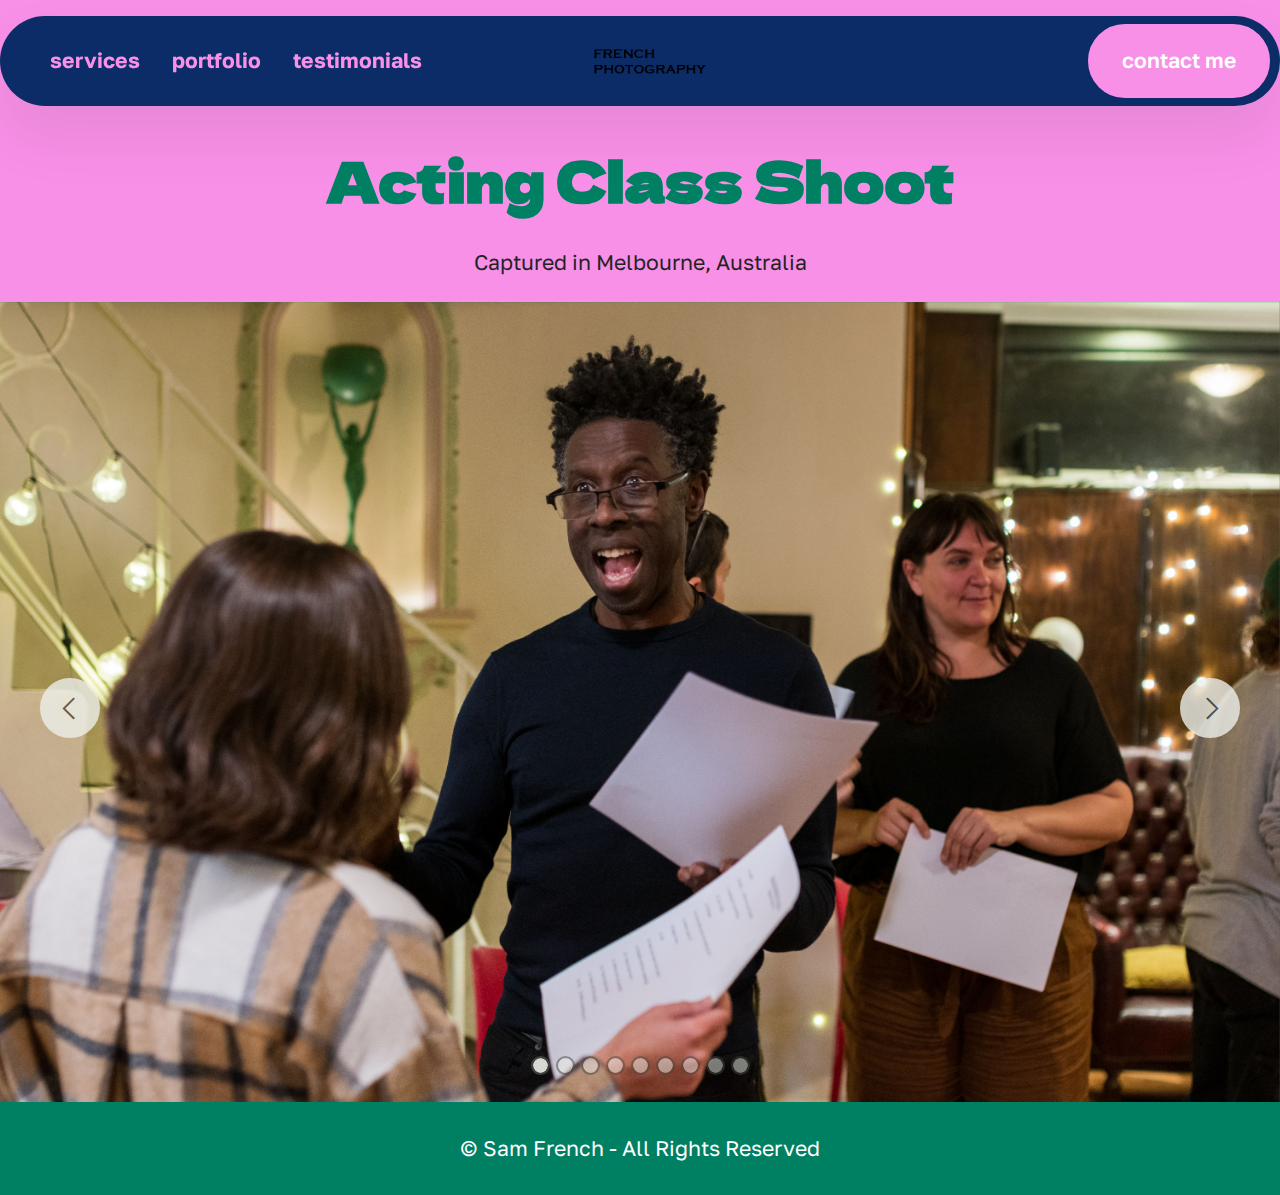
==== commit 2f58088d: "Update acting.html" ====
--- a/acting.html
+++ b/acting.html
@@ -36,7 +36,7 @@
 		<div class="container">
 			<div class="navbar-brand">
 				<span class="navbar-logo">
-					<a href="#">
+					<a href="index.html">
 						<img src="assets/images/logo-2.png" alt="logo" style="height: 1.6rem;">
 					</a>
 				</span>
@@ -52,7 +52,7 @@
 			</button>
 			<div class="collapse navbar-collapse" id="navbarSupportedContent">
 				<ul class="navbar-nav nav-dropdown" data-app-modern-menu="true"><li class="nav-item">
-						<a class="nav-link link show text-primary display-4" href="index.html#features01-0" aria-expanded="false"><strong>services</strong></a>
+						<a class="nav-link link show text-primary display-4" href="page6.html" aria-expanded="false"><strong>services</strong></a>
 					</li><li class="nav-item">
 						<a class="nav-link link text-primary display-4" href="portfolio.html"><strong>portfolio</strong></a>
 					</li>
@@ -61,7 +61,7 @@
 						<a class="nav-link link text-primary display-4" href="testis.html"><strong>testimonials</strong></a>
 					</li></ul>
 				
-				<div class="navbar-buttons mbr-section-btn"><a class="btn btn-primary display-4" href="sms:+447592321707">contact me</a></div>
+				<div class="navbar-buttons mbr-section-btn"><a class="btn btn-primary display-4" href="index.html#contacts01-5">contact me</a></div>
 			</div>
 		</div>
 	</nav>
